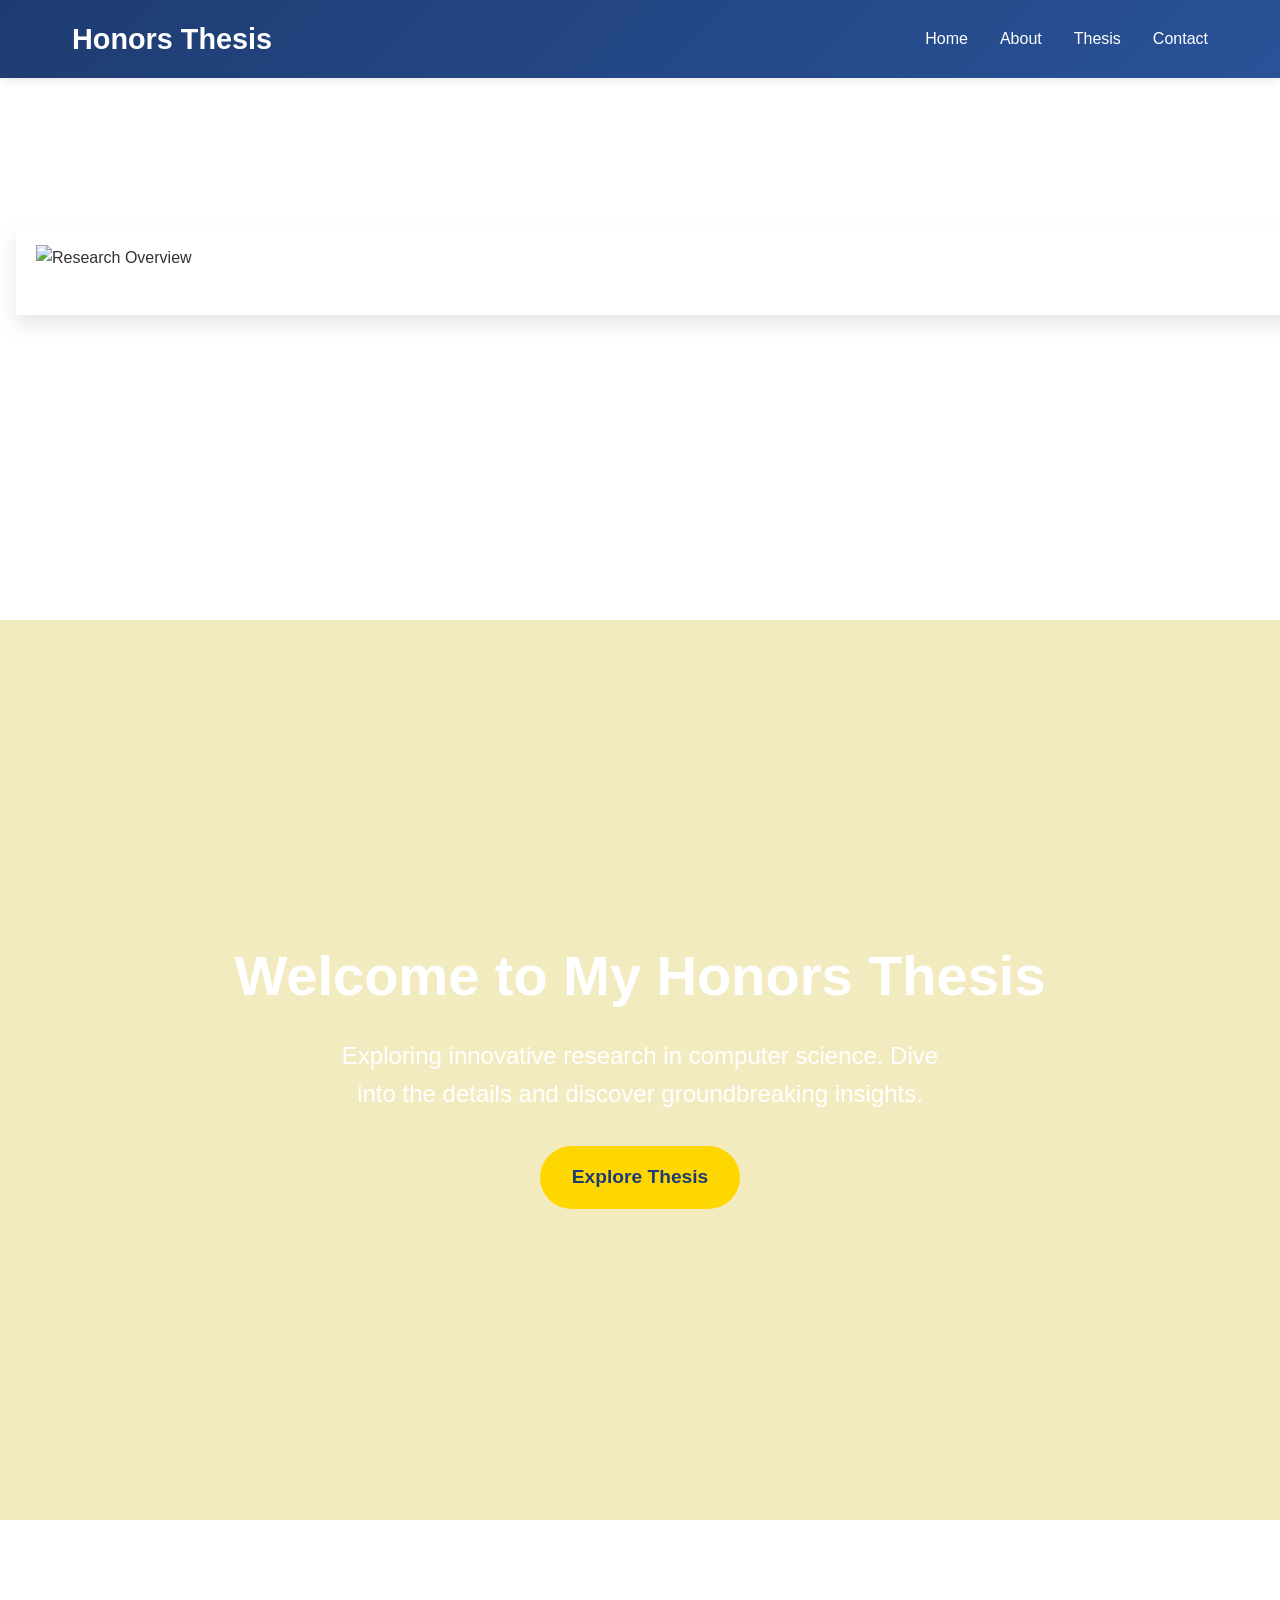
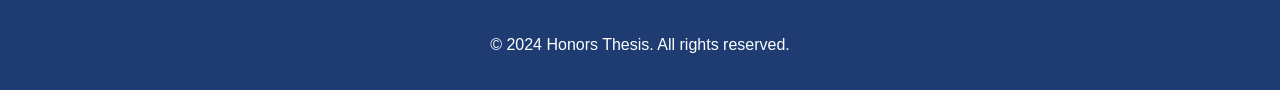
==== home.html @ b994e6b9 "home page" ====
<!DOCTYPE html>
<html lang="en">
<head>
  <meta charset="UTF-8">
  <meta name="viewport" content="width=device-width, initial-scale=1.0">
  <title>Honors Thesis - Landing Page</title>
  <link rel="stylesheet" href="home.css">
</head>
<body>
  <header>
    <nav>
      <div class="logo">Honors Thesis</div>
      <ul>
        <li><a href="#home">Home</a></li>
        <li><a href="#about">About</a></li>
        <li><a href="#thesis">Thesis</a></li>
        <li><a href="#contact">Contact</a></li>
      </ul>
    </nav>
  </header>
  
  <section class="carousel-section">
    <div class="carousel-container">
      <div class="carousel-slides">
        <div class="carousel-slide active">
          <img src="https://images.unsplash.com/photo-1522202176988-66273c2fd55f?ixlib=rb-4.0.3&auto=format&fit=crop&w=2000&q=80" alt="Research Overview" class="slide-image">
        </div>
        <div class="carousel-slide">
          <img src="https://images.unsplash.com/photo-1551288049-b1b463de7202?ixlib=rb-4.0.3&auto=format&fit=crop&w=2000&q=80" alt="Data Analysis" class="slide-image">
        </div>
        <div class="carousel-slide">
          <img src="https://images.unsplash.com/photo-1576091160399-1b6b66caa5a8?ixlib=rb-4.0.3&auto=format&fit=crop&w=2000&q=80" alt="Key Findings" class="slide-image">
        </div>
        <div class="carousel-slide">
          <img src="https://images.unsplash.com/photo-1559757148-5c350d0d3c56?ixlib=rb-4.0.3&auto=format&fit=crop&w=2000&q=80" alt="Applications" class="slide-image">
        </div>
        <div class="carousel-slide">
          <img src="https://images.unsplash.com/photo-1516321310764-9f3c9619b6ab?ixlib=rb-4.0.3&auto=format&fit=crop&w=2000&q=80" alt="Conclusion" class="slide-image">
        </div>
      </div>
      <div class="carousel-dots">
        <span class="dot active" data-slide="0"></span>
        <span class="dot" data-slide="1"></span>
        <span class="dot" data-slide="2"></span>
        <span class="dot" data-slide="3"></span>
        <span class="dot" data-slide="4"></span>
      </div>
    </div>
  </section>

  <section class="hero">
    <h1>Welcome to My Honors Thesis</h1>
    <p>Exploring innovative research in computer science. Dive into the details and discover groundbreaking insights.</p>
    <a href="#thesis" class="cta-button">Explore Thesis</a>
  </section>



  <footer>
    <p>&copy; 2024 Honors Thesis. All rights reserved.</p>
  </footer>
</body>
</html>
---- home.css ----
/* Landing Page Header Styles - Responsive, Modern Academic Theme */

* {
  margin: 0;
  padding: 0;
  box-sizing: border-box;
}

body {
  font-family: 'Arial', sans-serif;
  line-height: 1.6;
  color: #333;
}

header {
  background: linear-gradient(135deg, #1e3c72 0%, #2a5298 100%);
  color: white;
  padding: 1rem 0;
  position: fixed;
  width: 100%;
  top: 0;
  z-index: 1000;
  box-shadow: 0 2px 10px rgba(0,0,0,0.1);
}

nav {
  max-width: 1200px;
  margin: 0 auto;
  display: flex;
  justify-content: space-between;
  align-items: center;
  padding: 0 2rem;
}

.logo {
  font-size: 1.8rem;
  font-weight: bold;
}

nav ul {
  display: flex;
  list-style: none;
}

nav ul li {
  margin-left: 2rem;
}

nav ul li a {
  color: white;
  text-decoration: none;
  font-weight: 500;
  transition: color 0.3s;
}

nav ul li a:hover {
  color: #ffd700;
}

.hero {
  background:#f2ebc0;
  height: 100vh;
  display: flex;
  flex-direction: column;
  justify-content: center;
  align-items: center;
  text-align: center;
  color: white;
  padding: 0 2rem;
  margin-top: 80px; /* Account for fixed header */
}

.hero h1 {
  font-size: 3.5rem;
  margin-bottom: 1rem;
  animation: fadeInUp 1s ease-out;
}

.hero p {
  font-size: 1.5rem;
  margin-bottom: 2rem;
  max-width: 600px;
  animation: fadeInUp 1s ease-out 0.2s both;
}

.cta-button {
  background: #ffd700;
  color: #1e3c72;
  padding: 1rem 2rem;
  font-size: 1.2rem;
  font-weight: bold;
  border: none;
  border-radius: 50px;
  cursor: pointer;
  transition: transform 0.3s, box-shadow 0.3s;
  text-decoration: none;
  display: inline-block;
  animation: fadeInUp 1s ease-out 0.4s both;
}

.cta-button:hover {
  transform: translateY(-3px);
  box-shadow: 0 10px 20px rgba(255,215,0,0.3);
}

/* Carousel Styles */
.carousel-section {
  min-height: 60vh;
  display: flex;
  align-items: center;
  justify-content: center;
  padding: 4rem 0;
  margin: 0 -2rem;
}

.carousel-container {
  width: 100vw;
  height: 90px;
  position: relative;
  margin-left: calc(-50vw + 50%);
  border-radius: 0;
  overflow: hidden;
  justify-content: space-evenly;
  box-shadow: 0 10px 20px rgba(0,0,0,0.1);
}

.carousel-slides {
  display: flex;
  height: 100%;
  transition: transform 0.5s ease-in-out;
  animation: slideAnimation 20s infinite linear;
  width: calc(500% + 80px); /* 5 slides + spaces */
  padding: 20px 0;
  box-sizing: border-box;
}

.carousel-slide {
  flex: 0 0 calc(20% - 40px);
  height: 100%;
  background-size: cover;
  background-position: center;
  position: relative;
  display: flex;
  align-items: center;
  justify-content: center;
  margin: 0 20px;
}



.slide-image {
  width: 100%;
  height: 100%;
  object-fit: cover;
}



/* Keyframes */
@keyframes slideAnimation {
  0% {
    transform: translateX(0);
  }
  100% {
    transform: translateX(-80%);
  }
}

/* Responsive */
@media (max-width: 768px) {
  .carousel-container {
    height: 90px;
  }
  
  .slide-content h2 {
    font-size: 2rem;
  }
  
  .slide-content p {
    font-size: 1rem;
  }
}

@media (max-width: 480px) {
  .carousel-section {
    padding: 2rem 1rem;
  }
  
  .carousel-container {
    height: 90px;
  }
}


footer {
  background: #1e3c72;
  color: white;
  text-align: center;
  padding: 2rem;
  margin-top: 5rem;
}

/* Animations */
@keyframes fadeInUp {
  from {
    opacity: 0;
    transform: translateY(30px);
  }
  to {
    opacity: 1;
    transform: translateY(0);
  }
}

/* Mobile Responsive */
@media (max-width: 768px) {
  nav {
    flex-direction: column;
    padding: 1rem;
  }

  nav ul {
    margin-top: 1rem;
  }

  nav ul li {
    margin: 0 1rem;
  }

  .hero h1 {
    font-size: 2.5rem;
  }

  .hero p {
    font-size: 1.2rem;
  }
}

@media (max-width: 480px) {
  .hero h1 {
    font-size: 2rem;
  }
}
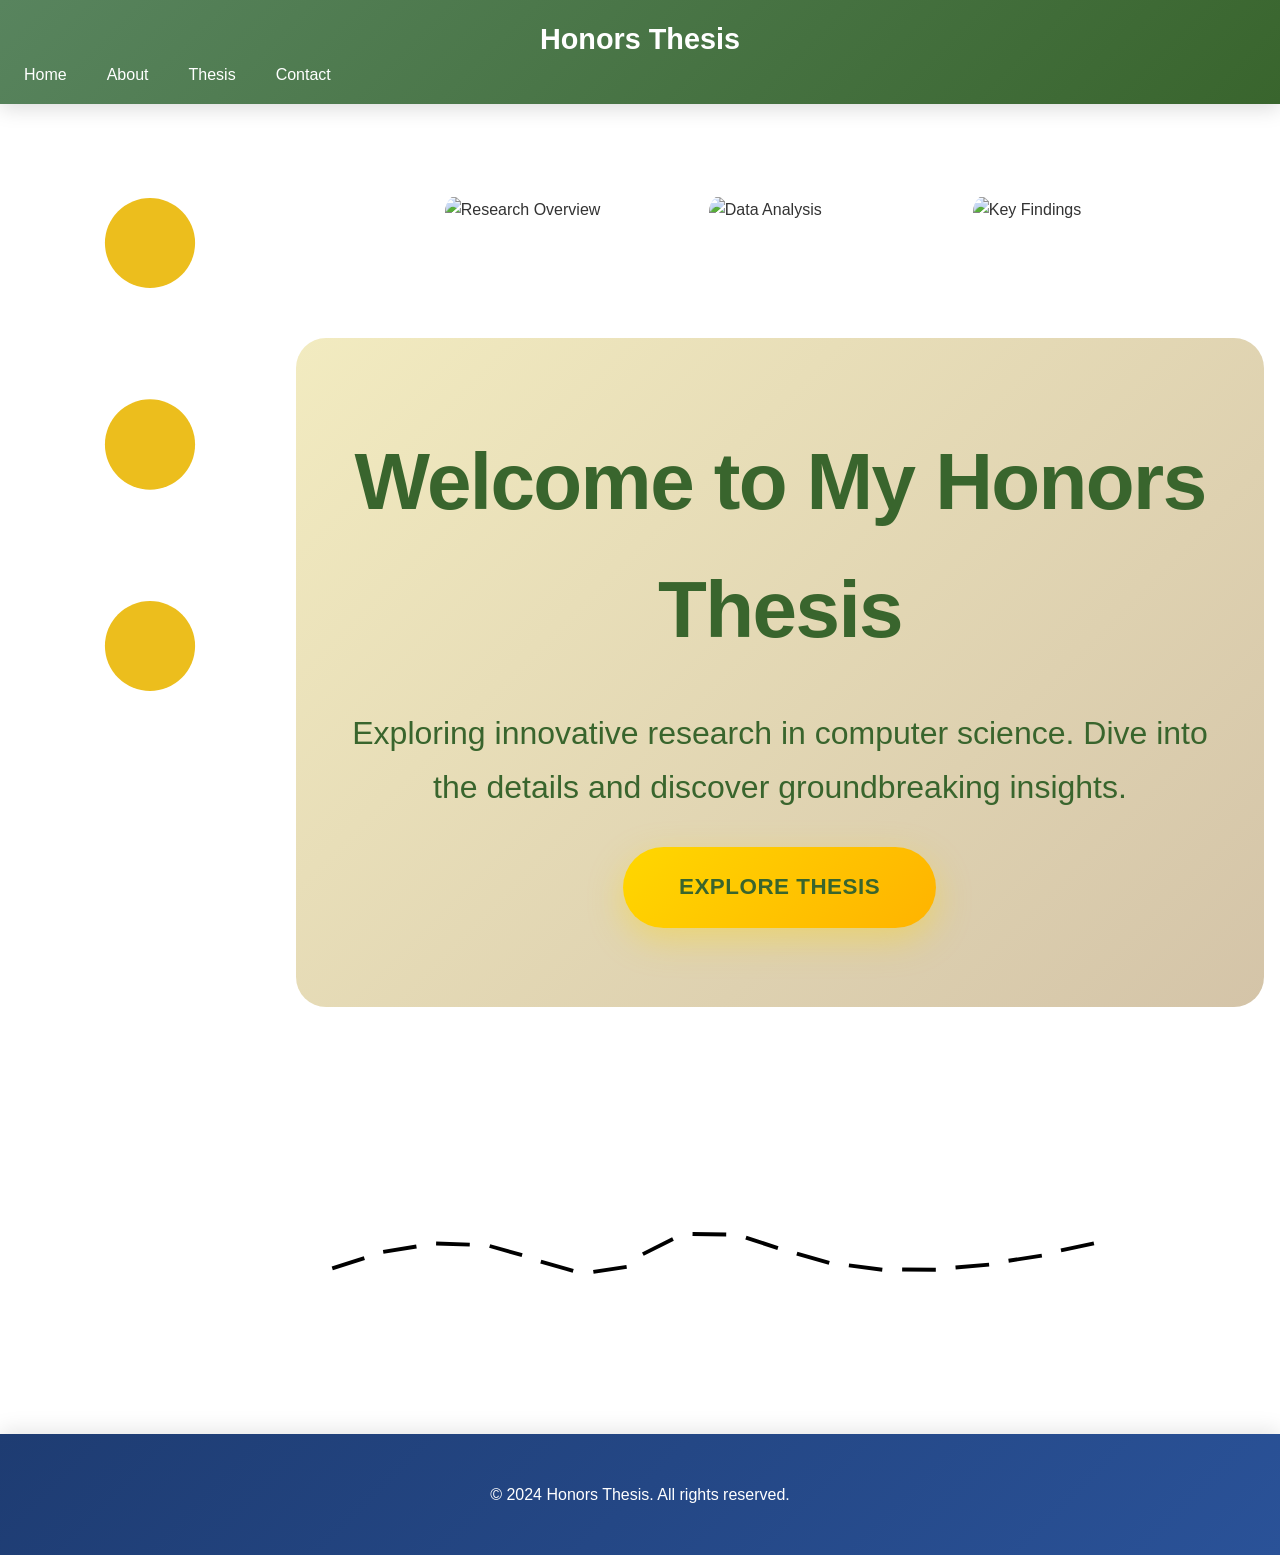
==== commit 8135d226: ";ayout" ====
--- a/home.html
+++ b/home.html
@@ -3,13 +3,19 @@
 <head>
   <meta charset="UTF-8">
   <meta name="viewport" content="width=device-width, initial-scale=1.0">
-  <title>Honors Thesis - Landing Page</title>
+  <title>Honors Thesis - Landing Page with Sidebar & Mobile Menu</title>
   <link rel="stylesheet" href="home.css">
 </head>
 <body>
   <header>
-    <nav>
-      <div class="logo">Honors Thesis</div>
+    <input type="checkbox" id="mobile-menu-toggle" class="menu-toggle">
+    <label for="mobile-menu-toggle" class="hamburger">
+      <span></span>
+      <span></span>
+      <span></span>
+    </label>
+    <div class="logo">Honors Thesis</div>
+    <nav class="main-nav">
       <ul>
         <li><a href="#home">Home</a></li>
         <li><a href="#about">About</a></li>
@@ -18,46 +24,54 @@
       </ul>
     </nav>
   </header>
-  
-  <section class="carousel-section">
-    <div class="carousel-container">
-      <div class="carousel-slides">
-        <div class="carousel-slide active">
-          <img src="https://images.unsplash.com/photo-1522202176988-66273c2fd55f?ixlib=rb-4.0.3&auto=format&fit=crop&w=2000&q=80" alt="Research Overview" class="slide-image">
+
+  <main class="page-container">
+
+    <aside class="left-sidebar">
+<div class="left-sidebar-grid">
+  <img src="circle.svg" alt="Thesis Navigation Circle">
+  <img src="circle.svg" alt="Thesis Navigation Circle">
+  <img src="circle.svg" alt="Thesis Navigation Circle">
+</div>    
+    </aside>
+<div class="main-area">
+      <section class="carousel-section">
+        <div class="carousel-container">
+          <div class="carousel-slides">
+            <div class="carousel-slide active">
+              <img src="https://64.media.tumblr.com/526613e4adc08c4ae47c70db808ba3bd/tumblr_inline_p7g3ftTf2H1qid2nw_250.gifv" alt="Research Overview">
+            </div>
+            <div class="carousel-slide">
+              <img src="https://64.media.tumblr.com/526613e4adc08c4ae47c70db808ba3bd/tumblr_inline_p7g3ftTf2H1qid2nw_250.gifv" alt="Data Analysis">
+            </div>
+            <div class="carousel-slide">
+              <img src="https://64.media.tumblr.com/526613e4adc08c4ae47c70db808ba3bd/tumblr_inline_p7g3ftTf2H1qid2nw_250.gifv" alt="Key Findings">
+            </div>
+            <div class="carousel-slide">
+              <img src="https://64.media.tumblr.com/526613e4adc08c4ae47c70db808ba3bd/tumblr_inline_p7g3ftTf2H1qid2nw_250.gifv" alt="Applications">
+            </div>
+            <div class="carousel-slide">
+              <img src="https://64.media.tumblr.com/526613e4adc08c4ae47c70db808ba3bd/tumblr_inline_p7g3ftTf2H1qid2nw_250.gifv" alt="Conclusion">
+            </div>
+          </div>
         </div>
-        <div class="carousel-slide">
-          <img src="https://images.unsplash.com/photo-1551288049-b1b463de7202?ixlib=rb-4.0.3&auto=format&fit=crop&w=2000&q=80" alt="Data Analysis" class="slide-image">
-        </div>
-        <div class="carousel-slide">
-          <img src="https://images.unsplash.com/photo-1576091160399-1b6b66caa5a8?ixlib=rb-4.0.3&auto=format&fit=crop&w=2000&q=80" alt="Key Findings" class="slide-image">
-        </div>
-        <div class="carousel-slide">
-          <img src="https://images.unsplash.com/photo-1559757148-5c350d0d3c56?ixlib=rb-4.0.3&auto=format&fit=crop&w=2000&q=80" alt="Applications" class="slide-image">
-        </div>
-        <div class="carousel-slide">
-          <img src="https://images.unsplash.com/photo-1516321310764-9f3c9619b6ab?ixlib=rb-4.0.3&auto=format&fit=crop&w=2000&q=80" alt="Conclusion" class="slide-image">
-        </div>
-      </div>
-      <div class="carousel-dots">
-        <span class="dot active" data-slide="0"></span>
-        <span class="dot" data-slide="1"></span>
-        <span class="dot" data-slide="2"></span>
-        <span class="dot" data-slide="3"></span>
-        <span class="dot" data-slide="4"></span>
-      </div>
+      </section>
+
+      <section class="hero">
+        <h1>Welcome to My Honors Thesis</h1>
+        <p>Exploring innovative research in computer science. Dive into the details and discover groundbreaking insights.</p>
+        <a href="#thesis" class="cta-button">Explore Thesis</a>
+
+      </section>
+                      <img src="crosslines.svg" alt="Thesis Navigation Circle">
+
     </div>
-  </section>
 
-  <section class="hero">
-    <h1>Welcome to My Honors Thesis</h1>
-    <p>Exploring innovative research in computer science. Dive into the details and discover groundbreaking insights.</p>
-    <a href="#thesis" class="cta-button">Explore Thesis</a>
-  </section>
-
-
+  </main>
 
   <footer>
     <p>&copy; 2024 Honors Thesis. All rights reserved.</p>
   </footer>
 </body>
 </html>
+
--- a/home.css
+++ b/home.css
@@ -1,4 +1,4 @@
-/* Landing Page Header Styles - Responsive, Modern Academic Theme */
+/* Landing Page - Flexbox with Enhanced Mobile Hamburger Menu */
 
 * {
   margin: 0;
@@ -6,238 +6,499 @@
   box-sizing: border-box;
 }
 
+img {
+  max-width: 100%;
+  height: auto;
+}
+
 body {
   font-family: 'Arial', sans-serif;
   line-height: 1.6;
   color: #333;
+  display: flex;
+  flex-direction: column;
+  min-height: 100vh;
+  overflow-x: hidden;
 }
 
 header {
-  background: linear-gradient(135deg, #1e3c72 0%, #2a5298 100%);
+  background: linear-gradient(135deg, #58845e 0%, #39652d 100%);
   color: white;
   padding: 1rem 0;
   position: fixed;
   width: 100%;
   top: 0;
   z-index: 1000;
-  box-shadow: 0 2px 10px rgba(0,0,0,0.1);
+  box-shadow: 0 4px 20px rgba(0,0,0,0.15);
+  flex-shrink: 0;
 }
 
 nav {
-  max-width: 1200px;
+  max-width: 1400px;
   margin: 0 auto;
   display: flex;
-  justify-content: space-between;
-  align-items: center;
-  padding: 0 2rem;
-}
-
+  align-items: center;
+  padding: 0 clamp(1rem, 4vw, 1.5rem);
+  gap: 1rem;
+  position: relative;
+}
+
+/* Logo */
 .logo {
   font-size: 1.8rem;
   font-weight: bold;
-}
-
-nav ul {
+  flex: 1;
+  text-align: center;
+}
+
+/* Hamburger Menu - 3 Horizontal Lines */
+.menu-toggle {
+  display: none;
+}
+
+.hamburger {
+  display: flex;
+  flex-direction: column;
+  justify-content: center;
+  align-items: center;
+  width: 30px;
+  height: 30px;
+  cursor: pointer;
+  padding: 0.5rem;
+  gap: 4px;
+  z-index: 1001;
+  border-radius: 4px;
+  transition: all 0.3s ease;
+}
+
+.hamburger:hover {
+  background: rgba(255,255,255,0.1);
+}
+
+.hamburger span {
+  width: 24px;
+  height: 3px;
+  background: white;
+  border-radius: 3px;
+  transition: all 0.4s cubic-bezier(0.4, 0, 0.2, 1);
+  box-shadow: 0 1px 3px rgba(0,0,0,0.3);
+}
+
+.hamburger span:nth-child(1) {
+  transform: translateY(-6px);
+}
+
+.hamburger span:nth-child(3) {
+  transform: translateY(6px);
+}
+
+/* Desktop Nav */
+.main-nav {
+  display: flex;
+}
+
+.main-nav ul {
   display: flex;
   list-style: none;
-}
-
-nav ul li {
-  margin-left: 2rem;
-}
-
-nav ul li a {
+  gap: 2.5rem;
+  margin: 0;
+}
+
+.main-nav li a {
   color: white;
   text-decoration: none;
   font-weight: 500;
-  transition: color 0.3s;
-}
-
-nav ul li a:hover {
+  font-size: 1rem;
+  transition: all 0.3s ease;
+  position: relative;
+}
+
+.main-nav li a:hover {
   color: #ffd700;
-}
+  transform: translateY(-1px);
+}
+
+/* Page Layout */
+.page-container {
+  display: flex;
+  flex: 1;
+  margin-top: 80px;
+  max-width: 100%;
+  margin-left: auto;
+  margin-right: auto;
+  gap: 0;
+  padding: 0 1rem;
+  flex-direction: row;
+}
+
+.left-sidebar {
+  flex: 0 0 auto;
+  max-width: 30%;
+  padding: 2.5rem 1.5rem;
+  border-radius: 0 25px 25px 0;
+  height: fit-content;
+  position: sticky;
+  top: 110px;
+  max-height: calc(100vh - 110px);
+  backdrop-filter: blur(10px);
+}
+
+.left-sidebar-grid {
+  display: grid;
+  grid-template-columns: repeat(auto-fit, minmax(150px, 1fr));
+  gap: 1rem;
+  margin-top: 1rem;
+}
+
+.left-sidebar-grid img {
+  width: 100%;
+  height: auto;
+  max-width: 200px;
+  max-height: 200px;
+  border-radius: 50%;
+}
+
+.left-sidebar h3 {
+  color: #39652d;
+  margin-bottom: 1.5rem;
+  font-size: 1.4rem;
+  font-weight: 600;
+}
+
+
+
+.left-sidebar a {
+  color: #555;
+  text-decoration: none;
+  display: flex;
+  align-items: center;
+  padding: 1rem 0.5rem 1rem 1rem;
+  border-radius: 8px;
+  transition: all 0.3s cubic-bezier(0.4, 0, 0.2, 1);
+  font-weight: 500;
+}
+
+.left-sidebar a:hover {
+  background: rgba(57, 101, 45, 0.1);
+  color: #39652d;
+  transform: translateX(5px);
+  box-shadow: 0 4px 12px rgba(57, 101, 45, 0.15);
+}
+
+.main-area {
+  flex: 1;
+  display: flex;
+  flex-direction: column;
+  padding-left: 2rem;
+  min-height: 100vh;
+  width: 70%;
+}
+
+/* Carousel & Hero - unchanged core styles, minor tweaks */
+.carousel-section {
+  display: flex;
+  align-items: center;
+  justify-content: center;
+  padding: 5rem 0 3rem;
+}
+
+.carousel-container {
+  width: 100%;
+  max-width: 1000px;
+  aspect-ratio: 8 / 1;
+  min-height: 130px;
+  position: relative;
+  display: flex;
+  flex-direction: column;
+  align-items: center;
+  padding: 2rem;
+  border-radius: 25px;
+  overflow: hidden;
+  gap: 1.5rem;
+}
+
+.carousel-slides {
+  display: flex;
+  height: 100%;
+  gap: 1.5rem;
+  padding: 0 1.5rem;
+  flex-wrap: nowrap;
+  overflow: hidden;
+  animation: slideAnimation 28s infinite linear;
+}
+
+.carousel-slide {
+  flex: 0 0 240px;
+  height: 100%;
+  display: flex;
+  flex-direction: column;
+  align-items: center;
+  justify-content: center;
+  border-radius: 20px;
+  overflow: hidden;
+  transition: transform 0.3s ease;
+}
+
+.carousel-slide:hover {
+  transform: scale(1.02);
+}
+
+.carousel-slide img {
+  width: 100%;
+  height: 85%;
+  object-fit: cover;
+}
+
+
 
 .hero {
-  background:#f2ebc0;
-  height: 100vh;
+  flex: 1;
+  background: linear-gradient(135deg, #f2ebc0 0%, #d4c4a8 100%);
   display: flex;
   flex-direction: column;
   justify-content: center;
   align-items: center;
   text-align: center;
+  color: #39652d;
+  padding: 5rem 3rem;
+  gap: 2rem;
+  border-radius: 30px;
+  margin: 0 0 4rem;
+}
+
+.hero h1 {
+  font-size: clamp(2.8rem, 7vw, 5rem);
+  margin: 0;
+  font-weight: 700;
+  letter-spacing: -0.02em;
+  animation: fadeInUp 1.2s cubic-bezier(0.4, 0, 0.2, 1);
+}
+
+.hero p {
+  font-size: clamp(1.3rem, 4vw, 2rem);
+  max-width: 900px;
+  margin: 0;
+  opacity: 0.95;
+  animation: fadeInUp 1.2s cubic-bezier(0.4, 0, 0.2, 1) 0.2s both;
+  line-height: 1.7;
+}
+
+.cta-button {
+  background: linear-gradient(135deg, #ffd700 0%, #ffb300 100%);
+  color: #39652d !important;
+  padding: 1.4rem 3.5rem;
+  font-size: 1.4rem;
+  font-weight: 700;
+  border: none;
+  border-radius: 60px;
+  cursor: pointer;
+  transition: all 0.4s cubic-bezier(0.4, 0, 0.2, 1);
+  text-decoration: none;
+  display: inline-flex;
+  align-items: center;
+  justify-content: center;
+  animation: fadeInUp 1.2s cubic-bezier(0.4, 0, 0.2, 1) 0.4s both;
+  box-shadow: 0 12px 35px rgba(255,215,0,0.35);
+  text-transform: uppercase;
+  letter-spacing: 0.5px;
+}
+
+.cta-button:hover {
+  transform: translateY(-8px) scale(1.05);
+  box-shadow: 0 30px 60px rgba(255,215,0,0.45);
+}
+
+/* Footer */
+footer {
+  background: linear-gradient(135deg, #1e3c72 0%, #2a5298 100%);
   color: white;
-  padding: 0 2rem;
-  margin-top: 80px; /* Account for fixed header */
-}
-
-.hero h1 {
-  font-size: 3.5rem;
-  margin-bottom: 1rem;
-  animation: fadeInUp 1s ease-out;
-}
-
-.hero p {
-  font-size: 1.5rem;
-  margin-bottom: 2rem;
-  max-width: 600px;
-  animation: fadeInUp 1s ease-out 0.2s both;
-}
-
-.cta-button {
-  background: #ffd700;
-  color: #1e3c72;
-  padding: 1rem 2rem;
-  font-size: 1.2rem;
-  font-weight: bold;
-  border: none;
-  border-radius: 50px;
-  cursor: pointer;
-  transition: transform 0.3s, box-shadow 0.3s;
-  text-decoration: none;
-  display: inline-block;
-  animation: fadeInUp 1s ease-out 0.4s both;
-}
-
-.cta-button:hover {
-  transform: translateY(-3px);
-  box-shadow: 0 10px 20px rgba(255,215,0,0.3);
-}
-
-/* Carousel Styles */
-.carousel-section {
-  min-height: 60vh;
-  display: flex;
-  align-items: center;
+  display: flex;
   justify-content: center;
-  padding: 4rem 0;
-  margin: 0 -2rem;
-}
-
-.carousel-container {
-  width: 100vw;
-  height: 90px;
-  position: relative;
-  margin-left: calc(-50vw + 50%);
-  border-radius: 0;
-  overflow: hidden;
-  justify-content: space-evenly;
-  box-shadow: 0 10px 20px rgba(0,0,0,0.1);
-}
-
-.carousel-slides {
-  display: flex;
-  height: 100%;
-  transition: transform 0.5s ease-in-out;
-  animation: slideAnimation 20s infinite linear;
-  width: calc(500% + 80px); /* 5 slides + spaces */
-  padding: 20px 0;
-  box-sizing: border-box;
-}
-
-.carousel-slide {
-  flex: 0 0 calc(20% - 40px);
-  height: 100%;
-  background-size: cover;
-  background-position: center;
-  position: relative;
-  display: flex;
-  align-items: center;
-  justify-content: center;
-  margin: 0 20px;
-}
-
-
-
-.slide-image {
-  width: 100%;
-  height: 100%;
-  object-fit: cover;
-}
-
-
-
-/* Keyframes */
+  align-items: center;
+  padding: 3rem;
+  flex-shrink: 0;
+  margin-top: auto;
+  box-shadow: 0 -4px 20px rgba(0,0,0,0.1);
+}
+
+/* Animations */
 @keyframes slideAnimation {
-  0% {
+  0% { transform: translateX(0); }
+  100% { transform: translateX(-80%); }
+}
+
+@keyframes fadeInUp {
+  from { 
+    opacity: 0; 
+    transform: translateY(50px) scale(0.95); 
+  }
+  to { 
+    opacity: 1; 
+    transform: translateY(0) scale(1); 
+  }
+}
+
+/* Enhanced Mobile Menu */
+@media (max-width: 768px) {
+  /* Show hamburger */
+  .hamburger {
+    display: flex;
+  }
+  
+  /* Hide desktop nav by default */
+  .main-nav {
+    position: fixed;
+    top: 80px;
+    left: 0;
+    width: 100%;
+    height: calc(100vh - 80px);
+    background: linear-gradient(135deg, rgba(88, 132, 94, 0.98), rgba(57, 101, 45, 0.98));
+    backdrop-filter: blur(20px);
+    display: flex;
+    flex-direction: column;
+    justify-content: center;
+    align-items: center;
+    gap: 0;
+    transform: translateX(-105%);
+    transition: all 0.5s cubic-bezier(0.25, 0.46, 0.45, 0.94);
+    opacity: 0;
+    visibility: hidden;
+    box-shadow: -4px 0 40px rgba(0,0,0,0.3);
+  }
+  
+  .main-nav ul {
+    flex-direction: column;
+    gap: 3rem;
+    padding: 2rem 0;
+  }
+  
+  .main-nav li {
+    opacity: 0;
+    transform: translateX(-30px);
+    animation: slideInNav 0.6s cubic-bezier(0.4, 0, 0.2, 1) forwards;
+  }
+  
+  .main-nav li:nth-child(1) { animation-delay: 0.1s; }
+  .main-nav li:nth-child(2) { animation-delay: 0.2s; }
+  .main-nav li:nth-child(3) { animation-delay: 0.3s; }
+  .main-nav li:nth-child(4) { animation-delay: 0.4s; }
+  
+  /* Menu Open State */
+  #mobile-menu-toggle:checked ~ .main-nav {
     transform: translateX(0);
-  }
-  100% {
-    transform: translateX(-80%);
-  }
-}
-
-/* Responsive */
-@media (max-width: 768px) {
-  .carousel-container {
-    height: 90px;
-  }
-  
-  .slide-content h2 {
-    font-size: 2rem;
-  }
-  
-  .slide-content p {
-    font-size: 1rem;
-  }
-}
-
-@media (max-width: 480px) {
-  .carousel-section {
-    padding: 2rem 1rem;
-  }
-  
-  .carousel-container {
-    height: 90px;
-  }
-}
-
-
-footer {
-  background: #1e3c72;
-  color: white;
-  text-align: center;
-  padding: 2rem;
-  margin-top: 5rem;
-}
-
-/* Animations */
-@keyframes fadeInUp {
-  from {
+    opacity: 1;
+    visibility: visible;
+  }
+  
+  /* Hamburger to X Animation */
+  #mobile-menu-toggle:checked + .hamburger span:nth-child(1) {
+    transform: rotate(45deg) translate(5px, 5px);
+  }
+  
+  #mobile-menu-toggle:checked + .hamburger span:nth-child(2) {
     opacity: 0;
-    transform: translateY(30px);
-  }
+    transform: scaleX(0);
+  }
+  
+  #mobile-menu-toggle:checked + .hamburger span:nth-child(3) {
+    transform: rotate(-45deg) translate(7px, -6px);
+  }
+  
+  /* Responsive layout */
+  .page-container {
+    flex-direction: column;
+    padding: 0 0.75rem;
+  }
+  
+  .left-sidebar {
+    order: 3;
+    position: static;
+    width: 100%;
+    max-height: none;
+    border-radius: 20px;
+    margin: 2rem 0;
+  }
+  
+  .main-area {
+    padding-left: 0;
+    order: 2;
+  }
+  
+  .carousel-slide {
+    flex: 0 0 180px;
+  }
+}
+
+@keyframes slideInNav {
   to {
     opacity: 1;
-    transform: translateY(0);
-  }
-}
-
-/* Mobile Responsive */
-@media (max-width: 768px) {
-  nav {
-    flex-direction: column;
+    transform: translateX(0);
+  }
+}
+
+@media (max-width: 480px) {
+  .logo {
+    font-size: 1.5rem;
+  }
+  
+  .carousel-slide {
+    flex: 0 0 150px;
+  }
+  
+  .carousel-container {
+    height: 130px;
+    padding: 1.5rem;
+  }
+}
+
+/* Tablet: Adjust sidebar and carousel */
+@media (max-width: 1024px) {
+  .left-sidebar {
+    max-width: 250px;
+  }
+  
+  .carousel-container {
+    max-width: 800px;
+    padding: 1.5rem;
+  }
+  
+  .carousel-slide {
+    flex: 0 0 200px;
+  }
+  
+  .main-area {
+    padding-left: 1rem;
+  }
+}
+
+/* Tiny phones */
+@media (max-width: 360px) {
+  .page-container {
+    padding: 0 0.5rem;
+  }
+  
+  .hero {
+    padding: 3rem 1.5rem;
+  }
+  
+  .carousel-container {
+    min-height: 110px;
     padding: 1rem;
   }
-
-  nav ul {
-    margin-top: 1rem;
-  }
-
-  nav ul li {
-    margin: 0 1rem;
-  }
-
-  .hero h1 {
-    font-size: 2.5rem;
-  }
-
-  .hero p {
-    font-size: 1.2rem;
-  }
-}
-
-@media (max-width: 480px) {
-  .hero h1 {
-    font-size: 2rem;
-  }
-}
+  
+  .carousel-slide {
+    flex: 0 0 130px;
+  }
+}
+
+/* Desktop nav always visible */
+@media (min-width: 769px) {
+  .hamburger {
+    display: none !important;
+  }
+  
+  .menu-toggle {
+    display: none !important;
+  }
+}
+
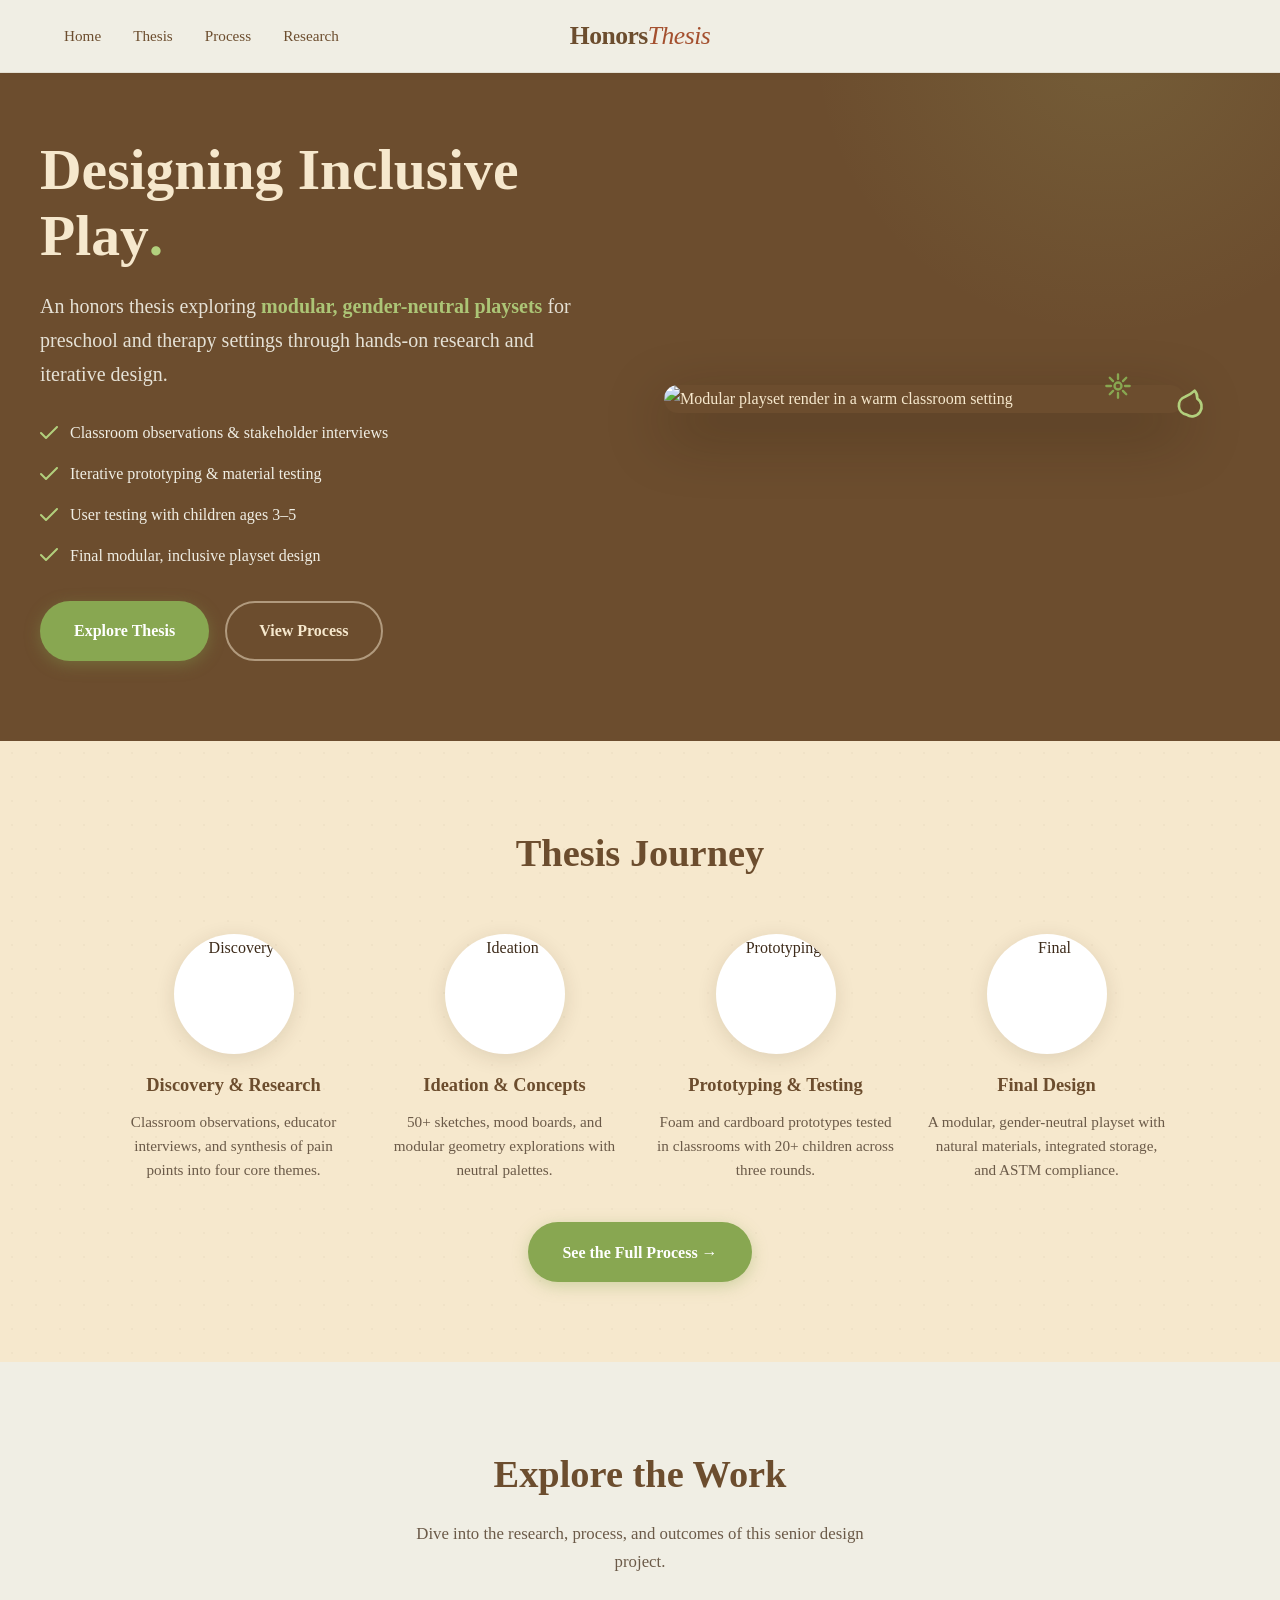
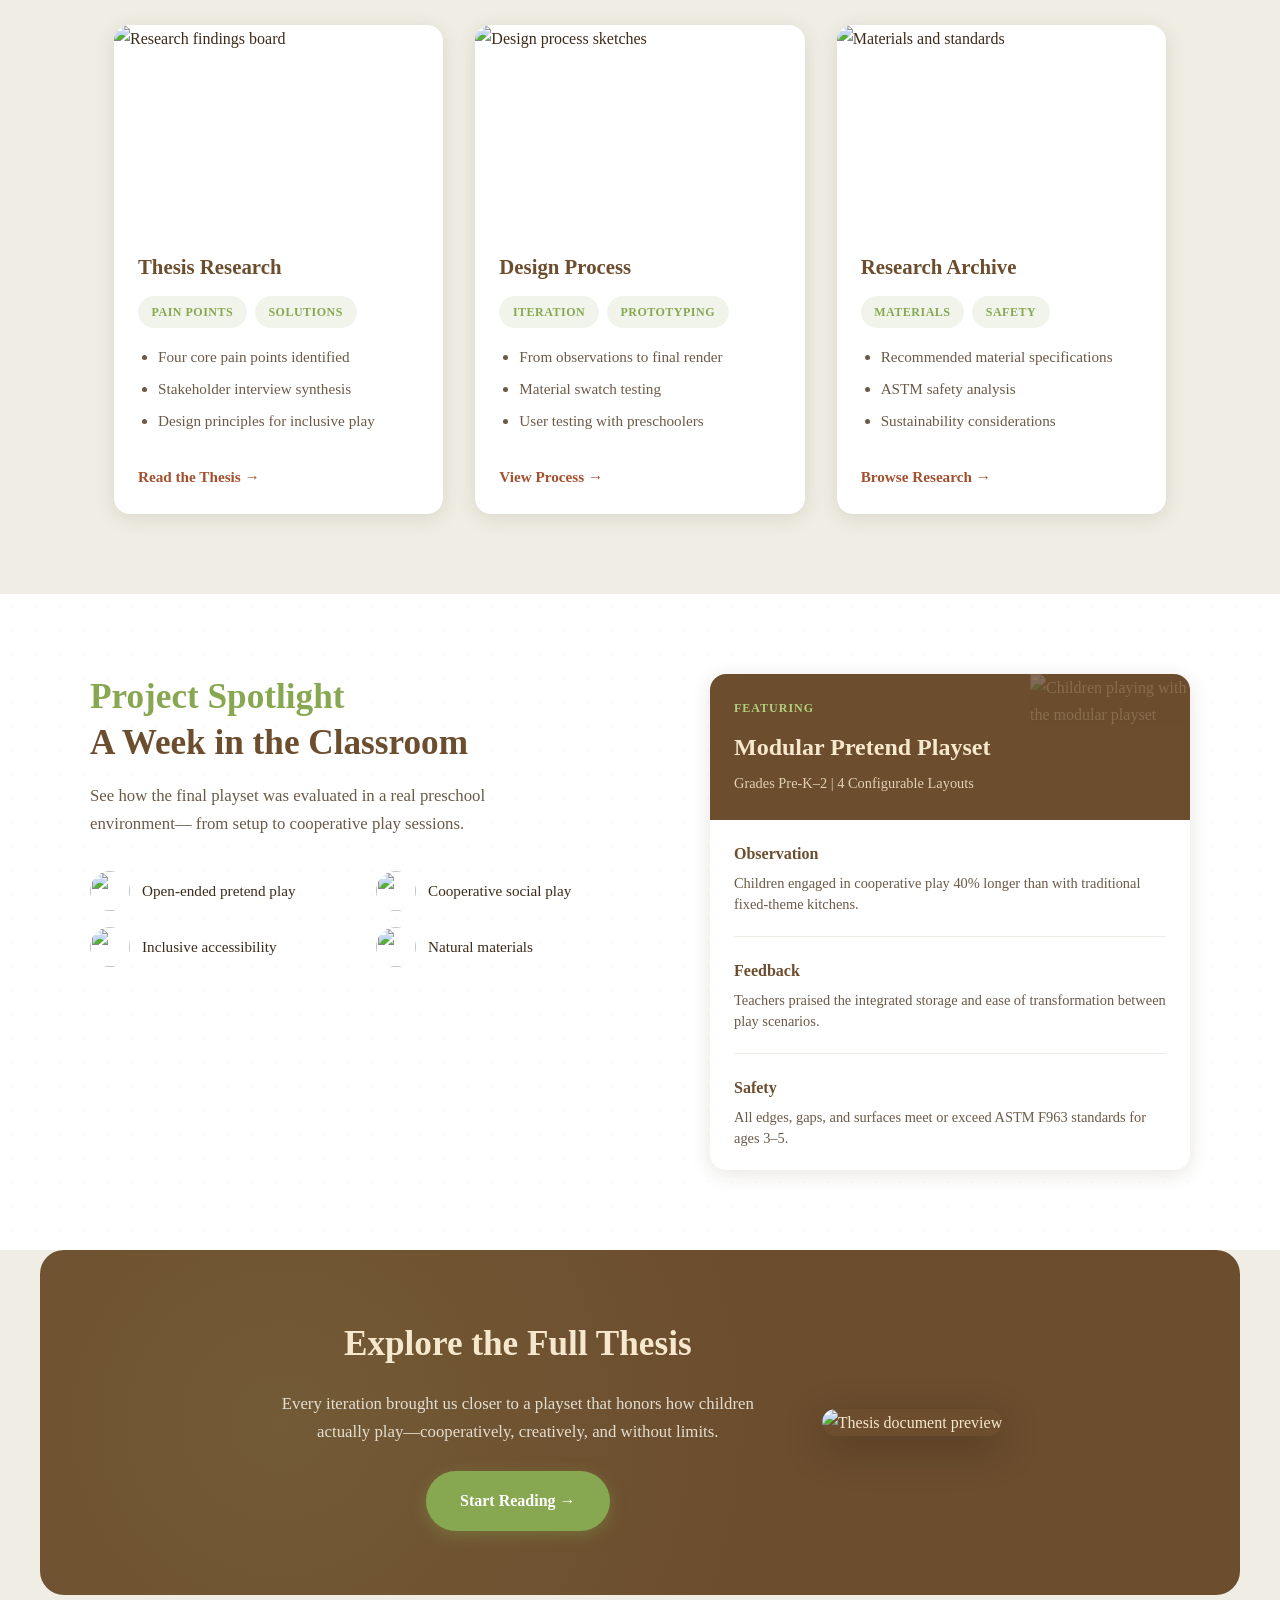
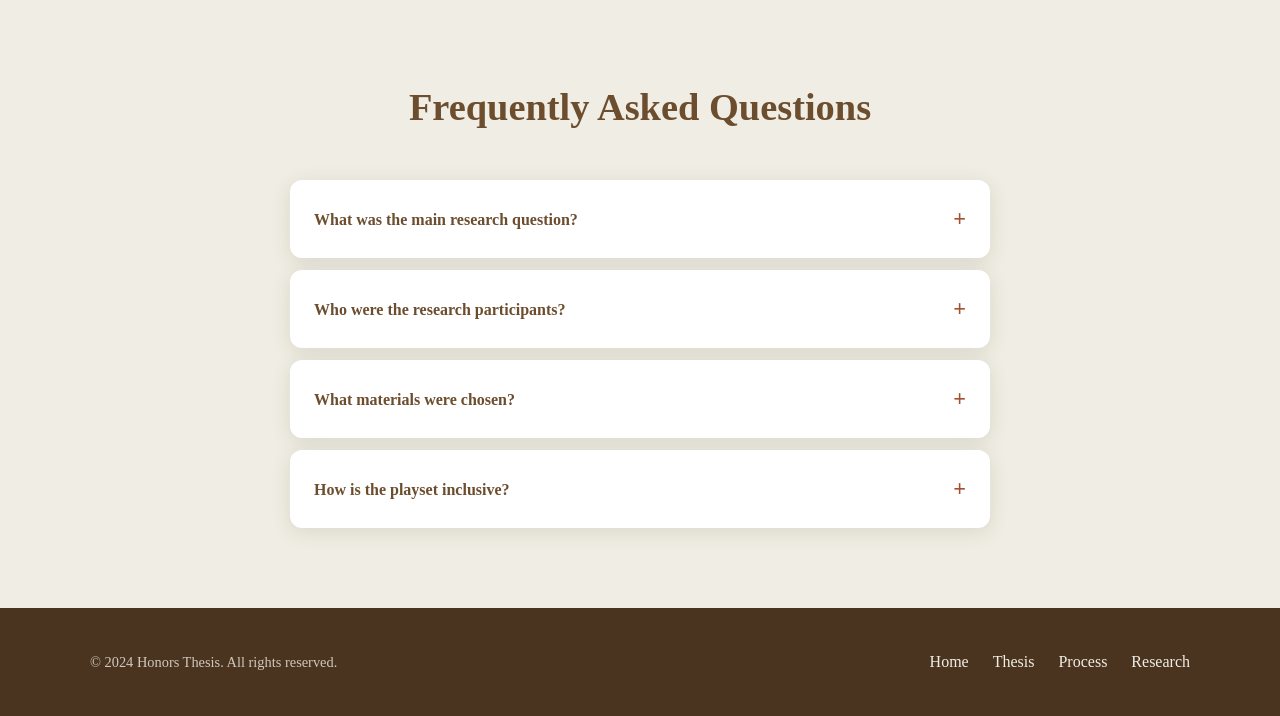
==== commit 1c5f3454: "new info" ====
--- a/home.html
+++ b/home.html
@@ -3,74 +3,262 @@
 <head>
   <meta charset="UTF-8">
   <meta name="viewport" content="width=device-width, initial-scale=1.0">
-  <title>Honors Thesis - Landing Page with Sidebar & Mobile Menu</title>
+  <title>Honors Thesis — Playset Design Research</title>
   <link rel="stylesheet" href="home.css">
 </head>
 <body>
-  <header>
-    <input type="checkbox" id="mobile-menu-toggle" class="menu-toggle">
-    <label for="mobile-menu-toggle" class="hamburger">
-      <span></span>
-      <span></span>
-      <span></span>
-    </label>
-    <div class="logo">Honors Thesis</div>
-    <nav class="main-nav">
-      <ul>
-        <li><a href="#home">Home</a></li>
-        <li><a href="#about">About</a></li>
-        <li><a href="#thesis">Thesis</a></li>
-        <li><a href="#contact">Contact</a></li>
-      </ul>
-    </nav>
+  <header class="site-header">
+    <div class="header-inner">
+      <input type="checkbox" id="mobile-menu-toggle" class="menu-toggle">
+      <label for="mobile-menu-toggle" class="hamburger" aria-label="Open menu">
+        <span></span>
+        <span></span>
+        <span></span>
+      </label>
+      <a href="home.html" class="logo">Honors<span>Thesis</span></a>
+      <nav class="main-nav">
+        <ul>
+          <li><a href="home.html">Home</a></li>
+          <li><a href="thesis.html">Thesis</a></li>
+          <li><a href="process.html">Process</a></li>
+          <li><a href="research.html">Research</a></li>
+        </ul>
+      </nav>
+    </div>
   </header>
 
-  <main class="page-container">
-
-    <aside class="left-sidebar">
-<div class="left-sidebar-grid">
-  <img src="circle.svg" alt="Thesis Navigation Circle">
-  <img src="circle.svg" alt="Thesis Navigation Circle">
-  <img src="circle.svg" alt="Thesis Navigation Circle">
-</div>    
-    </aside>
-<div class="main-area">
-      <section class="carousel-section">
-        <div class="carousel-container">
-          <div class="carousel-slides">
-            <div class="carousel-slide active">
-              <img src="https://64.media.tumblr.com/526613e4adc08c4ae47c70db808ba3bd/tumblr_inline_p7g3ftTf2H1qid2nw_250.gifv" alt="Research Overview">
-            </div>
-            <div class="carousel-slide">
-              <img src="https://64.media.tumblr.com/526613e4adc08c4ae47c70db808ba3bd/tumblr_inline_p7g3ftTf2H1qid2nw_250.gifv" alt="Data Analysis">
-            </div>
-            <div class="carousel-slide">
-              <img src="https://64.media.tumblr.com/526613e4adc08c4ae47c70db808ba3bd/tumblr_inline_p7g3ftTf2H1qid2nw_250.gifv" alt="Key Findings">
-            </div>
-            <div class="carousel-slide">
-              <img src="https://64.media.tumblr.com/526613e4adc08c4ae47c70db808ba3bd/tumblr_inline_p7g3ftTf2H1qid2nw_250.gifv" alt="Applications">
-            </div>
-            <div class="carousel-slide">
-              <img src="https://64.media.tumblr.com/526613e4adc08c4ae47c70db808ba3bd/tumblr_inline_p7g3ftTf2H1qid2nw_250.gifv" alt="Conclusion">
-            </div>
-          </div>
-        </div>
-      </section>
-
-      <section class="hero">
-        <h1>Welcome to My Honors Thesis</h1>
-        <p>Exploring innovative research in computer science. Dive into the details and discover groundbreaking insights.</p>
-        <a href="#thesis" class="cta-button">Explore Thesis</a>
-
-      </section>
-                      <img src="crosslines.svg" alt="Thesis Navigation Circle">
-
+  <main>
+    <!-- Hero -->
+    <section class="hero">
+      <div class="hero-container">
+        <div class="hero-content">
+          <h1>Designing Inclusive Play<span class="dot">.</span></h1>
+          <p class="hero-subtitle">An honors thesis exploring <strong>modular, gender-neutral playsets</strong> for preschool and therapy settings through hands-on research and iterative design.</p>
+          <ul class="hero-list">
+            <li>
+              <svg class="check-icon" width="18" height="14" viewBox="0 0 18 14" fill="none"><path d="M17 1L6 12L1 7" stroke="currentColor" stroke-width="2" stroke-linecap="round" stroke-linejoin="round"/></svg>
+              Classroom observations &amp; stakeholder interviews
+            </li>
+            <li>
+              <svg class="check-icon" width="18" height="14" viewBox="0 0 18 14" fill="none"><path d="M17 1L6 12L1 7" stroke="currentColor" stroke-width="2" stroke-linecap="round" stroke-linejoin="round"/></svg>
+              Iterative prototyping &amp; material testing
+            </li>
+            <li>
+              <svg class="check-icon" width="18" height="14" viewBox="0 0 18 14" fill="none"><path d="M17 1L6 12L1 7" stroke="currentColor" stroke-width="2" stroke-linecap="round" stroke-linejoin="round"/></svg>
+              User testing with children ages 3–5
+            </li>
+            <li>
+              <svg class="check-icon" width="18" height="14" viewBox="0 0 18 14" fill="none"><path d="M17 1L6 12L1 7" stroke="currentColor" stroke-width="2" stroke-linecap="round" stroke-linejoin="round"/></svg>
+              Final modular, inclusive playset design
+            </li>
+          </ul>
+          <div class="hero-cta-group">
+            <a href="thesis.html" class="cta-button cta-primary">Explore Thesis</a>
+            <a href="process.html" class="cta-button cta-secondary">View Process</a>
+          </div>
+        </div>
+        <div class="hero-image-wrapper">
+          <img src="https://placehold.co/600x500/f6e8cd/6c4d2e?text=Playset+Render" alt="Modular playset render in a warm classroom setting">
+          <div class="hero-float-icon icon-leaf">
+            <svg width="32" height="32" viewBox="0 0 24 24" fill="none" stroke="#b2d07d" stroke-width="2" stroke-linecap="round" stroke-linejoin="round"><path d="M11 20A7 7 0 0 1 9.8 6.5C13.5 5 16 3 17 2c1 1 2 3.5 2 6a7 7 0 0 1-8 12Z"/></svg>
+          </div>
+          <div class="hero-float-icon icon-flower">
+            <svg width="28" height="28" viewBox="0 0 24 24" fill="none" stroke="#88a751" stroke-width="2" stroke-linecap="round" stroke-linejoin="round"><circle cx="12" cy="12" r="3"/><path d="M12 2v4M12 18v4M4.93 4.93l2.83 2.83M16.24 16.24l2.83 2.83M2 12h4M18 12h4M4.93 19.07l2.83-2.83M16.24 7.76l2.83-2.83"/></svg>
+          </div>
+        </div>
+      </div>
+    </section>
+
+    <!-- How It Works / Thesis Journey -->
+    <section class="how-it-works">
+      <div class="section-container">
+        <h2>Thesis Journey</h2>
+        <ol class="steps-list">
+          <li class="step-item">
+            <div class="step-image-wrapper">
+              <img src="https://placehold.co/120x120/88a751/ffffff?text=1" alt="Discovery">
+            </div>
+            <div class="step-text">
+              <h4>Discovery &amp; Research</h4>
+              <p>Classroom observations, educator interviews, and synthesis of pain points into four core themes.</p>
+            </div>
+          </li>
+          <li class="step-item">
+            <div class="step-image-wrapper">
+              <img src="https://placehold.co/120x120/a4502f/ffffff?text=2" alt="Ideation">
+            </div>
+            <div class="step-text">
+              <h4>Ideation &amp; Concepts</h4>
+              <p>50+ sketches, mood boards, and modular geometry explorations with neutral palettes.</p>
+            </div>
+          </li>
+          <li class="step-item">
+            <div class="step-image-wrapper">
+              <img src="https://placehold.co/120x120/b2d07d/ffffff?text=3" alt="Prototyping">
+            </div>
+            <div class="step-text">
+              <h4>Prototyping &amp; Testing</h4>
+              <p>Foam and cardboard prototypes tested in classrooms with 20+ children across three rounds.</p>
+            </div>
+          </li>
+          <li class="step-item">
+            <div class="step-image-wrapper">
+              <img src="https://placehold.co/120x120/6c4d2e/ffffff?text=4" alt="Final">
+            </div>
+            <div class="step-text">
+              <h4>Final Design</h4>
+              <p>A modular, gender-neutral playset with natural materials, integrated storage, and ASTM compliance.</p>
+            </div>
+          </li>
+        </ol>
+        <a href="process.html" class="cta-button cta-primary">See the Full Process →</a>
+      </div>
+    </section>
+
+    <!-- Featured Project Cards -->
+    <section class="featured-section">
+      <div class="section-container">
+        <h2>Explore the Work</h2>
+        <p class="section-intro">Dive into the research, process, and outcomes of this senior design project.</p>
+        <div class="featured-grid">
+          <article class="featured-card">
+            <img src="https://placehold.co/600x320/88a751/ffffff?text=Research+Findings" alt="Research findings board">
+            <div class="card-details">
+              <h3>Thesis Research</h3>
+              <div class="card-meta">
+                <span class="tag">Pain Points</span>
+                <span class="tag">Solutions</span>
+              </div>
+              <ul class="card-list">
+                <li>Four core pain points identified</li>
+                <li>Stakeholder interview synthesis</li>
+                <li>Design principles for inclusive play</li>
+              </ul>
+              <a href="thesis.html" class="card-link">Read the Thesis →</a>
+            </div>
+          </article>
+
+          <article class="featured-card">
+            <img src="https://placehold.co/600x320/a4502f/ffffff?text=Design+Process" alt="Design process sketches">
+            <div class="card-details">
+              <h3>Design Process</h3>
+              <div class="card-meta">
+                <span class="tag">Iteration</span>
+                <span class="tag">Prototyping</span>
+              </div>
+              <ul class="card-list">
+                <li>From observations to final render</li>
+                <li>Material swatch testing</li>
+                <li>User testing with preschoolers</li>
+              </ul>
+              <a href="process.html" class="card-link">View Process →</a>
+            </div>
+          </article>
+
+          <article class="featured-card">
+            <img src="https://placehold.co/600x320/b2d07d/ffffff?text=Materials+%26+Standards" alt="Materials and standards">
+            <div class="card-details">
+              <h3>Research Archive</h3>
+              <div class="card-meta">
+                <span class="tag">Materials</span>
+                <span class="tag">Safety</span>
+              </div>
+              <ul class="card-list">
+                <li>Recommended material specifications</li>
+                <li>ASTM safety analysis</li>
+                <li>Sustainability considerations</li>
+              </ul>
+              <a href="research.html" class="card-link">Browse Research →</a>
+            </div>
+          </article>
+        </div>
+      </div>
+    </section>
+
+    <!-- Sample Week / Featured Highlight -->
+    <section class="highlight-section">
+      <div class="highlight-wrapper">
+        <div class="highlight-text">
+          <h2><span class="accent">Project Spotlight</span><br>A Week in the Classroom</h2>
+          <p>See how the final playset was evaluated in a real preschool environment— from setup to cooperative play sessions.</p>
+          <ul class="topic-list">
+            <li><img src="https://placehold.co/48x48/88a751/ffffff?text=🎭" alt="">Open-ended pretend play</li>
+            <li><img src="https://placehold.co/48x48/a4502f/ffffff?text=🤝" alt="">Cooperative social play</li>
+            <li><img src="https://placehold.co/48x48/b2d07d/ffffff?text=♿" alt="">Inclusive accessibility</li>
+            <li><img src="https://placehold.co/48x48/6c4d2e/ffffff?text=🌿" alt="">Natural materials</li>
+          </ul>
+        </div>
+        <div class="highlight-card">
+          <div class="highlight-card-header">
+            <img src="https://placehold.co/400x200/f6e8cd/6c4d2e?text=Classroom+Photo" alt="Children playing with the modular playset">
+            <p class="label">Featuring</p>
+            <h3>Modular Pretend Playset</h3>
+            <p class="sub">Grades Pre-K–2 | 4 Configurable Layouts</p>
+          </div>
+          <div class="highlight-card-body">
+            <div class="toggle-row">
+              <h4>Observation</h4>
+              <p>Children engaged in cooperative play 40% longer than with traditional fixed-theme kitchens.</p>
+            </div>
+            <div class="toggle-row">
+              <h4>Feedback</h4>
+              <p>Teachers praised the integrated storage and ease of transformation between play scenarios.</p>
+            </div>
+            <div class="toggle-row">
+              <h4>Safety</h4>
+              <p>All edges, gaps, and surfaces meet or exceed ASTM F963 standards for ages 3–5.</p>
+            </div>
+          </div>
+        </div>
+      </div>
+    </section>
+
+    <!-- CTA Banner -->
+    <section class="cta-banner">
+      <div class="cta-banner-content">
+        <h2>Explore the Full Thesis</h2>
+        <p>Every iteration brought us closer to a playset that honors how children actually play—cooperatively, creatively, and without limits.</p>
+        <a href="thesis.html" class="cta-button cta-primary">Start Reading →</a>
+      </div>
+      <img src="https://placehold.co/400x300/f0eee4/6c4d2e?text=Thesis+Preview" alt="Thesis document preview">
+    </section>
+
+    <!-- FAQ -->
+    <section class="faq-section">
+      <div class="section-container">
+        <h2>Frequently Asked Questions</h2>
+        <div class="faq-list">
+          <details class="faq-item">
+            <summary>What was the main research question?</summary>
+            <p>This thesis asks how modular, gender-neutral playsets can address the limitations of current pretend-play furniture in preschool and therapy settings.</p>
+          </details>
+          <details class="faq-item">
+            <summary>Who were the research participants?</summary>
+            <p>Observations were conducted at three preschool sites, with interviews from 8 educators, 2 pediatric therapists, and user testing with 20+ children ages 3–5.</p>
+          </details>
+          <details class="faq-item">
+            <summary>What materials were chosen?</summary>
+            <p>Natural birch plywood, canvas, silicone, and nontoxic ABS plastic were selected for durability, sensory feedback, and ASTM F963 compliance.</p>
+          </details>
+          <details class="faq-item">
+            <summary>How is the playset inclusive?</summary>
+            <p>It features wheelchair-accessible reach ranges, gender-neutral colors, varied sensory textures, and open-ended scenarios that avoid prescriptive roles.</p>
+          </details>
+        </div>
+      </div>
+    </section>
+  </main>
+
+  <footer class="site-footer">
+    <div class="footer-inner">
+      <p>&copy; 2024 Honors Thesis. All rights reserved.</p>
+      <div class="footer-links">
+        <a href="home.html">Home</a>
+        <a href="thesis.html">Thesis</a>
+        <a href="process.html">Process</a>
+        <a href="research.html">Research</a>
+      </div>
     </div>
-
-  </main>
-
-  <footer>
-    <p>&copy; 2024 Honors Thesis. All rights reserved.</p>
   </footer>
 </body>
 </html>
--- a/home.css
+++ b/home.css
@@ -1,504 +1,836 @@
-/* Landing Page - Flexbox with Enhanced Mobile Hamburger Menu */
-
+/* Honors Thesis — Cottagecore / Rustic Farm Home Page */
+
+/* ===== CSS Variables ===== */
+:root {
+  --sage: #88a751;
+  --rust: #a4502f;
+  --moss: #b2d07d;
+  --cream: #f6e8cd;
+  --linen: #f0eee4;
+  --wood: #6c4d2e;
+  --wood-dark: #4a3420;
+  --text: #3d2b1a;
+  --text-light: #6b5a48;
+  --white: #ffffff;
+  --shadow-soft: 0 4px 20px rgba(60, 40, 20, 0.12);
+  --shadow-hover: 0 12px 40px rgba(60, 40, 20, 0.18);
+}
+
+/* ===== Reset & Base ===== */
 * {
   margin: 0;
   padding: 0;
   box-sizing: border-box;
 }
 
+html {
+  scroll-behavior: smooth;
+}
+
+body {
+  font-family: 'Georgia', 'Times New Roman', serif;
+  line-height: 1.7;
+  color: var(--text);
+  background: var(--linen);
+  overflow-x: hidden;
+}
+
 img {
   max-width: 100%;
   height: auto;
-}
-
-body {
-  font-family: 'Arial', sans-serif;
-  line-height: 1.6;
-  color: #333;
-  display: flex;
-  flex-direction: column;
-  min-height: 100vh;
-  overflow-x: hidden;
-}
-
-header {
-  background: linear-gradient(135deg, #58845e 0%, #39652d 100%);
-  color: white;
-  padding: 1rem 0;
-  position: fixed;
-  width: 100%;
+  display: block;
+}
+
+a {
+  color: inherit;
+  text-decoration: none;
+}
+
+/* ===== Header ===== */
+.site-header {
+  background: var(--linen);
+  border-bottom: 1px solid rgba(108, 77, 46, 0.1);
+  position: sticky;
   top: 0;
   z-index: 1000;
-  box-shadow: 0 4px 20px rgba(0,0,0,0.15);
-  flex-shrink: 0;
-}
-
-nav {
-  max-width: 1400px;
+  box-shadow: 0 1px 8px rgba(60, 40, 20, 0.06);
+}
+
+.header-inner {
+  max-width: 1200px;
   margin: 0 auto;
-  display: flex;
-  align-items: center;
-  padding: 0 clamp(1rem, 4vw, 1.5rem);
-  gap: 1rem;
-  position: relative;
-}
-
-/* Logo */
+  padding: 0 1.5rem;
+  display: flex;
+  align-items: center;
+  justify-content: space-between;
+  height: 72px;
+  position: relative;
+}
+
 .logo {
-  font-size: 1.8rem;
-  font-weight: bold;
-  flex: 1;
-  text-align: center;
-}
-
-/* Hamburger Menu - 3 Horizontal Lines */
+  font-size: 1.6rem;
+  font-weight: 700;
+  color: var(--wood);
+  letter-spacing: -0.5px;
+  font-family: Georgia, serif;
+  position: absolute;
+  left: 50%;
+  transform: translateX(-50%);
+}
+
+.logo span {
+  color: var(--rust);
+  font-weight: 400;
+  font-style: italic;
+}
+
+/* Hamburger */
 .menu-toggle {
   display: none;
 }
 
 .hamburger {
-  display: flex;
+  display: none;
   flex-direction: column;
   justify-content: center;
   align-items: center;
-  width: 30px;
-  height: 30px;
+  width: 36px;
+  height: 36px;
   cursor: pointer;
-  padding: 0.5rem;
-  gap: 4px;
+  gap: 5px;
   z-index: 1001;
-  border-radius: 4px;
-  transition: all 0.3s ease;
+  border-radius: 8px;
+  transition: background 0.3s ease;
 }
 
 .hamburger:hover {
-  background: rgba(255,255,255,0.1);
+  background: rgba(108, 77, 46, 0.06);
 }
 
 .hamburger span {
-  width: 24px;
-  height: 3px;
-  background: white;
-  border-radius: 3px;
+  width: 22px;
+  height: 2.5px;
+  background: var(--wood);
+  border-radius: 2px;
   transition: all 0.4s cubic-bezier(0.4, 0, 0.2, 1);
-  box-shadow: 0 1px 3px rgba(0,0,0,0.3);
-}
-
-.hamburger span:nth-child(1) {
-  transform: translateY(-6px);
-}
-
-.hamburger span:nth-child(3) {
-  transform: translateY(6px);
 }
 
 /* Desktop Nav */
-.main-nav {
-  display: flex;
-}
-
 .main-nav ul {
   display: flex;
   list-style: none;
-  gap: 2.5rem;
+  gap: 2rem;
   margin: 0;
 }
 
 .main-nav li a {
-  color: white;
+  color: var(--wood);
+  font-weight: 500;
+  font-size: 0.95rem;
+  position: relative;
+  padding: 0.25rem 0;
+  transition: color 0.3s ease;
+}
+
+.main-nav li a::after {
+  content: '';
+  position: absolute;
+  bottom: 0;
+  left: 0;
+  width: 0;
+  height: 2px;
+  background: var(--rust);
+  border-radius: 1px;
+  transition: width 0.3s ease;
+}
+
+.main-nav li a:hover {
+  color: var(--rust);
+}
+
+.main-nav li a:hover::after {
+  width: 100%;
+}
+
+/* ===== Hero ===== */
+.hero {
+  background: var(--wood);
+  color: var(--cream);
+  padding: 4rem 1.5rem 5rem;
+  position: relative;
+  overflow: hidden;
+}
+
+.hero::before {
+  content: '';
+  position: absolute;
+  top: -50%;
+  right: -10%;
+  width: 600px;
+  height: 600px;
+  background: radial-gradient(circle, rgba(178, 208, 125, 0.12) 0%, transparent 70%);
+  pointer-events: none;
+}
+
+.hero-container {
+  max-width: 1200px;
+  margin: 0 auto;
+  display: flex;
+  align-items: center;
+  gap: 4rem;
+  position: relative;
+  z-index: 1;
+}
+
+.hero-content {
+  flex: 1;
+  max-width: 560px;
+}
+
+.hero-content h1 {
+  font-size: clamp(2.4rem, 5vw, 3.6rem);
+  line-height: 1.15;
+  font-weight: 700;
+  margin-bottom: 1.25rem;
+  color: var(--cream);
+  font-family: Georgia, serif;
+}
+
+.hero-content h1 .dot {
+  color: var(--moss);
+  display: inline-block;
+  animation: bounce 2s infinite ease-in-out;
+}
+
+@keyframes bounce {
+  0%, 100% { transform: translateY(0); }
+  50% { transform: translateY(-6px); }
+}
+
+.hero-subtitle {
+  font-size: clamp(1.05rem, 2.2vw, 1.25rem);
+  line-height: 1.7;
+  margin-bottom: 1.75rem;
+  opacity: 0.92;
+  color: var(--linen);
+}
+
+.hero-subtitle strong {
+  color: var(--moss);
+  font-weight: 600;
+}
+
+.hero-list {
+  list-style: none;
+  display: flex;
+  flex-direction: column;
+  gap: 0.85rem;
+  margin-bottom: 2rem;
+}
+
+.hero-list li {
+  display: flex;
+  align-items: center;
+  gap: 0.75rem;
+  font-size: 1rem;
+  color: var(--linen);
+}
+
+.check-icon {
+  color: var(--moss);
+  flex-shrink: 0;
+}
+
+.hero-cta-group {
+  display: flex;
+  flex-wrap: wrap;
+  gap: 1rem;
+}
+
+.cta-button {
+  display: inline-flex;
+  align-items: center;
+  justify-content: center;
+  padding: 0.9rem 2rem;
+  border-radius: 50px;
+  font-size: 1rem;
+  font-weight: 700;
+  font-family: inherit;
+  cursor: pointer;
+  transition: all 0.35s cubic-bezier(0.4, 0, 0.2, 1);
+  border: 2px solid transparent;
   text-decoration: none;
-  font-weight: 500;
-  font-size: 1rem;
-  transition: all 0.3s ease;
-  position: relative;
-}
-
-.main-nav li a:hover {
-  color: #ffd700;
-  transform: translateY(-1px);
-}
-
-/* Page Layout */
-.page-container {
-  display: flex;
+}
+
+.cta-primary {
+  background: var(--sage);
+  color: var(--white);
+  box-shadow: 0 4px 16px rgba(136, 167, 81, 0.35);
+}
+
+.cta-primary:hover {
+  background: var(--moss);
+  transform: translateY(-3px);
+  box-shadow: 0 8px 28px rgba(136, 167, 81, 0.45);
+}
+
+.cta-secondary {
+  background: transparent;
+  color: var(--cream);
+  border-color: rgba(246, 232, 205, 0.5);
+}
+
+.cta-secondary:hover {
+  background: rgba(246, 232, 205, 0.1);
+  border-color: var(--cream);
+  transform: translateY(-3px);
+}
+
+/* Hero Image */
+.hero-image-wrapper {
   flex: 1;
-  margin-top: 80px;
-  max-width: 100%;
-  margin-left: auto;
-  margin-right: auto;
-  gap: 0;
-  padding: 0 1rem;
-  flex-direction: row;
-}
-
-.left-sidebar {
-  flex: 0 0 auto;
-  max-width: 30%;
-  padding: 2.5rem 1.5rem;
-  border-radius: 0 25px 25px 0;
-  height: fit-content;
-  position: sticky;
-  top: 110px;
-  max-height: calc(100vh - 110px);
-  backdrop-filter: blur(10px);
-}
-
-.left-sidebar-grid {
+  max-width: 520px;
+  position: relative;
+}
+
+.hero-image-wrapper > img {
+  width: 100%;
+  border-radius: 24px;
+  box-shadow: 0 20px 60px rgba(30, 20, 10, 0.35);
+  transition: transform 0.5s ease;
+}
+
+.hero-image-wrapper:hover > img {
+  transform: scale(1.02);
+}
+
+.hero-float-icon {
+  position: absolute;
+  animation: float 3s ease-in-out infinite;
+}
+
+.icon-leaf {
+  top: 10%;
+  right: -20px;
+  animation-delay: 0s;
+}
+
+.icon-flower {
+  bottom: 15%;
+  right: 10%;
+  animation-delay: 1.5s;
+}
+
+@keyframes float {
+  0%, 100% { transform: translateY(0) rotate(0deg); }
+  50% { transform: translateY(-12px) rotate(5deg); }
+}
+
+/* ===== Section Containers ===== */
+.section-container {
+  max-width: 1100px;
+  margin: 0 auto;
+  padding: 0 1.5rem;
+}
+
+/* ===== How It Works ===== */
+.how-it-works {
+  background: var(--cream);
+  padding: 5rem 0;
+  position: relative;
+}
+
+.how-it-works::before {
+  content: '';
+  position: absolute;
+  inset: 0;
+  background-image: radial-gradient(circle, rgba(108, 77, 46, 0.04) 1px, transparent 1px);
+  background-size: 24px 24px;
+  pointer-events: none;
+}
+
+.how-it-works h2 {
+  text-align: center;
+  font-size: clamp(1.8rem, 4vw, 2.4rem);
+  color: var(--wood);
+  margin-bottom: 3rem;
+  position: relative;
+  z-index: 1;
+}
+
+.steps-list {
   display: grid;
-  grid-template-columns: repeat(auto-fit, minmax(150px, 1fr));
+  grid-template-columns: repeat(auto-fit, minmax(220px, 1fr));
+  gap: 2rem;
+  margin-bottom: 2.5rem;
+  list-style: none;
+  position: relative;
+  z-index: 1;
+}
+
+.step-item {
+  text-align: center;
+  display: flex;
+  flex-direction: column;
+  align-items: center;
   gap: 1rem;
-  margin-top: 1rem;
-}
-
-.left-sidebar-grid img {
+}
+
+.step-image-wrapper {
+  width: 120px;
+  height: 120px;
+  border-radius: 50%;
+  overflow: hidden;
+  background: var(--white);
+  box-shadow: var(--shadow-soft);
+  transition: transform 0.4s ease, box-shadow 0.4s ease;
+}
+
+.step-image-wrapper:hover {
+  transform: translateY(-6px) scale(1.05);
+  box-shadow: var(--shadow-hover);
+}
+
+.step-image-wrapper img {
   width: 100%;
-  height: auto;
-  max-width: 200px;
-  max-height: 200px;
-  border-radius: 50%;
-}
-
-.left-sidebar h3 {
-  color: #39652d;
-  margin-bottom: 1.5rem;
-  font-size: 1.4rem;
+  height: 100%;
+  object-fit: cover;
+}
+
+.step-text h4 {
+  font-size: 1.15rem;
+  color: var(--wood);
+  margin-bottom: 0.5rem;
+}
+
+.step-text p {
+  font-size: 0.95rem;
+  color: var(--text-light);
+  line-height: 1.6;
+}
+
+.how-it-works .cta-button {
+  display: block;
+  width: fit-content;
+  margin: 0 auto;
+  position: relative;
+  z-index: 1;
+}
+
+/* ===== Featured Section ===== */
+.featured-section {
+  background: var(--linen);
+  padding: 5rem 0;
+}
+
+.featured-section h2 {
+  text-align: center;
+  font-size: clamp(1.8rem, 4vw, 2.4rem);
+  color: var(--wood);
+  margin-bottom: 0.75rem;
+}
+
+.section-intro {
+  text-align: center;
+  color: var(--text-light);
+  font-size: 1.05rem;
+  max-width: 500px;
+  margin: 0 auto 3rem;
+}
+
+.featured-grid {
+  display: grid;
+  grid-template-columns: repeat(auto-fit, minmax(300px, 1fr));
+  gap: 2rem;
+}
+
+.featured-card {
+  background: var(--white);
+  border-radius: 16px;
+  overflow: hidden;
+  box-shadow: var(--shadow-soft);
+  transition: transform 0.4s ease, box-shadow 0.4s ease;
+  display: flex;
+  flex-direction: column;
+}
+
+.featured-card:hover {
+  transform: translateY(-8px);
+  box-shadow: var(--shadow-hover);
+}
+
+.featured-card > img {
+  width: 100%;
+  height: 200px;
+  object-fit: cover;
+  transition: transform 0.5s ease;
+}
+
+.featured-card:hover > img {
+  transform: scale(1.04);
+}
+
+.card-details {
+  padding: 1.5rem;
+  display: flex;
+  flex-direction: column;
+  flex: 1;
+}
+
+.card-details h3 {
+  font-size: 1.3rem;
+  color: var(--wood);
+  margin-bottom: 0.75rem;
+}
+
+.card-meta {
+  display: flex;
+  gap: 0.5rem;
+  margin-bottom: 1rem;
+  flex-wrap: wrap;
+}
+
+.tag {
+  background: rgba(136, 167, 81, 0.12);
+  color: var(--sage);
+  font-size: 0.75rem;
   font-weight: 600;
-}
-
-
-
-.left-sidebar a {
-  color: #555;
-  text-decoration: none;
-  display: flex;
-  align-items: center;
-  padding: 1rem 0.5rem 1rem 1rem;
-  border-radius: 8px;
-  transition: all 0.3s cubic-bezier(0.4, 0, 0.2, 1);
-  font-weight: 500;
-}
-
-.left-sidebar a:hover {
-  background: rgba(57, 101, 45, 0.1);
-  color: #39652d;
-  transform: translateX(5px);
-  box-shadow: 0 4px 12px rgba(57, 101, 45, 0.15);
-}
-
-.main-area {
-  flex: 1;
-  display: flex;
-  flex-direction: column;
-  padding-left: 2rem;
-  min-height: 100vh;
-  width: 70%;
-}
-
-/* Carousel & Hero - unchanged core styles, minor tweaks */
-.carousel-section {
-  display: flex;
-  align-items: center;
-  justify-content: center;
-  padding: 5rem 0 3rem;
-}
-
-.carousel-container {
-  width: 100%;
-  max-width: 1000px;
-  aspect-ratio: 8 / 1;
-  min-height: 130px;
-  position: relative;
-  display: flex;
-  flex-direction: column;
-  align-items: center;
-  padding: 2rem;
-  border-radius: 25px;
-  overflow: hidden;
-  gap: 1.5rem;
-}
-
-.carousel-slides {
-  display: flex;
-  height: 100%;
-  gap: 1.5rem;
-  padding: 0 1.5rem;
-  flex-wrap: nowrap;
-  overflow: hidden;
-  animation: slideAnimation 28s infinite linear;
-}
-
-.carousel-slide {
-  flex: 0 0 240px;
-  height: 100%;
-  display: flex;
-  flex-direction: column;
-  align-items: center;
-  justify-content: center;
+  padding: 0.35rem 0.85rem;
   border-radius: 20px;
-  overflow: hidden;
-  transition: transform 0.3s ease;
-}
-
-.carousel-slide:hover {
-  transform: scale(1.02);
-}
-
-.carousel-slide img {
-  width: 100%;
-  height: 85%;
-  object-fit: cover;
-}
-
-
-
-.hero {
-  flex: 1;
-  background: linear-gradient(135deg, #f2ebc0 0%, #d4c4a8 100%);
-  display: flex;
-  flex-direction: column;
-  justify-content: center;
-  align-items: center;
-  text-align: center;
-  color: #39652d;
-  padding: 5rem 3rem;
-  gap: 2rem;
-  border-radius: 30px;
-  margin: 0 0 4rem;
-}
-
-.hero h1 {
-  font-size: clamp(2.8rem, 7vw, 5rem);
-  margin: 0;
-  font-weight: 700;
-  letter-spacing: -0.02em;
-  animation: fadeInUp 1.2s cubic-bezier(0.4, 0, 0.2, 1);
-}
-
-.hero p {
-  font-size: clamp(1.3rem, 4vw, 2rem);
-  max-width: 900px;
-  margin: 0;
-  opacity: 0.95;
-  animation: fadeInUp 1.2s cubic-bezier(0.4, 0, 0.2, 1) 0.2s both;
-  line-height: 1.7;
-}
-
-.cta-button {
-  background: linear-gradient(135deg, #ffd700 0%, #ffb300 100%);
-  color: #39652d !important;
-  padding: 1.4rem 3.5rem;
-  font-size: 1.4rem;
-  font-weight: 700;
-  border: none;
-  border-radius: 60px;
-  cursor: pointer;
-  transition: all 0.4s cubic-bezier(0.4, 0, 0.2, 1);
-  text-decoration: none;
-  display: inline-flex;
-  align-items: center;
-  justify-content: center;
-  animation: fadeInUp 1.2s cubic-bezier(0.4, 0, 0.2, 1) 0.4s both;
-  box-shadow: 0 12px 35px rgba(255,215,0,0.35);
   text-transform: uppercase;
   letter-spacing: 0.5px;
 }
 
-.cta-button:hover {
-  transform: translateY(-8px) scale(1.05);
-  box-shadow: 0 30px 60px rgba(255,215,0,0.45);
-}
-
-/* Footer */
-footer {
-  background: linear-gradient(135deg, #1e3c72 0%, #2a5298 100%);
-  color: white;
-  display: flex;
+.card-list {
+  list-style: disc;
+  padding-left: 1.25rem;
+  margin-bottom: 1.5rem;
+  color: var(--text-light);
+  font-size: 0.95rem;
+  flex: 1;
+}
+
+.card-list li {
+  margin-bottom: 0.4rem;
+}
+
+.card-link {
+  color: var(--rust);
+  font-weight: 700;
+  font-size: 0.95rem;
+  transition: color 0.3s ease;
+  display: inline-flex;
+  align-items: center;
+  gap: 0.25rem;
+}
+
+.card-link:hover {
+  color: var(--wood);
+}
+
+/* ===== Highlight Section ===== */
+.highlight-section {
+  background: var(--white);
+  padding: 5rem 1.5rem;
+  background-image: radial-gradient(circle, rgba(108, 77, 46, 0.03) 1px, transparent 1px);
+  background-size: 24px 24px;
+}
+
+.highlight-wrapper {
+  max-width: 1100px;
+  margin: 0 auto;
+  display: flex;
+  align-items: flex-start;
+  gap: 4rem;
+}
+
+.highlight-text {
+  flex: 1;
+}
+
+.highlight-text h2 {
+  font-size: clamp(1.6rem, 3.5vw, 2.2rem);
+  color: var(--wood);
+  line-height: 1.3;
+  margin-bottom: 1rem;
+}
+
+.highlight-text h2 .accent {
+  color: var(--sage);
+}
+
+.highlight-text > p {
+  color: var(--text-light);
+  font-size: 1.05rem;
+  margin-bottom: 2rem;
+  max-width: 420px;
+}
+
+.topic-list {
+  list-style: none;
+  display: grid;
+  grid-template-columns: repeat(2, 1fr);
+  gap: 1rem;
+}
+
+.topic-list li {
+  display: flex;
+  align-items: center;
+  gap: 0.75rem;
+  font-size: 0.95rem;
+  color: var(--text);
+}
+
+.topic-list img {
+  width: 40px;
+  height: 40px;
+  border-radius: 50%;
+  object-fit: cover;
+}
+
+/* Highlight Card */
+.highlight-card {
+  flex: 1;
+  max-width: 480px;
+  background: var(--white);
+  border-radius: 16px;
+  box-shadow: var(--shadow-soft);
+  overflow: hidden;
+  transition: transform 0.4s ease, box-shadow 0.4s ease;
+}
+
+.highlight-card:hover {
+  transform: translateY(-4px);
+  box-shadow: var(--shadow-hover);
+}
+
+.highlight-card-header {
+  background: var(--wood);
+  color: var(--cream);
+  padding: 1.5rem;
+  position: relative;
+}
+
+.highlight-card-header img {
+  position: absolute;
+  top: 0;
+  right: 0;
+  width: 160px;
+  height: 100%;
+  object-fit: cover;
+  opacity: 0.2;
+  border-radius: 0;
+}
+
+.highlight-card-header .label {
+  color: var(--moss);
+  font-weight: 700;
+  font-size: 0.75rem;
+  text-transform: uppercase;
+  letter-spacing: 1px;
+  margin-bottom: 0.5rem;
+  position: relative;
+  z-index: 1;
+}
+
+.highlight-card-header h3 {
+  font-size: 1.5rem;
+  margin-bottom: 0.25rem;
+  position: relative;
+  z-index: 1;
+}
+
+.highlight-card-header .sub {
+  font-size: 0.9rem;
+  opacity: 0.85;
+  position: relative;
+  z-index: 1;
+}
+
+.highlight-card-body {
+  padding: 0 1.5rem;
+}
+
+.toggle-row {
+  padding: 1.25rem 0;
+  border-bottom: 1px solid rgba(108, 77, 46, 0.1);
+}
+
+.toggle-row:last-child {
+  border-bottom: none;
+}
+
+.toggle-row h4 {
+  font-size: 1rem;
+  color: var(--wood);
+  margin-bottom: 0.35rem;
+}
+
+.toggle-row p {
+  font-size: 0.9rem;
+  color: var(--text-light);
+  line-height: 1.5;
+}
+
+/* ===== CTA Banner ===== */
+.cta-banner {
+  background: var(--wood);
+  color: var(--cream);
+  padding: 4rem 1.5rem;
+  display: flex;
+  align-items: center;
   justify-content: center;
-  align-items: center;
-  padding: 3rem;
+  gap: 4rem;
+  max-width: 1200px;
+  margin: 0 auto;
+  border-radius: 24px;
+  position: relative;
+  overflow: hidden;
+}
+
+.cta-banner::before {
+  content: '';
+  position: absolute;
+  inset: 0;
+  background: radial-gradient(circle at 20% 50%, rgba(178, 208, 125, 0.1) 0%, transparent 50%);
+}
+
+.cta-banner-content {
+  max-width: 480px;
+  text-align: center;
+  position: relative;
+  z-index: 1;
+}
+
+.cta-banner-content h2 {
+  font-size: clamp(1.6rem, 3.5vw, 2.2rem);
+  margin-bottom: 1rem;
+  color: var(--cream);
+}
+
+.cta-banner-content p {
+  font-size: 1.05rem;
+  line-height: 1.7;
+  margin-bottom: 1.5rem;
+  opacity: 0.9;
+  color: var(--linen);
+}
+
+.cta-banner > img {
+  max-width: 320px;
+  border-radius: 16px;
+  box-shadow: 0 12px 40px rgba(30, 20, 10, 0.3);
+  position: relative;
+  z-index: 1;
+  transition: transform 0.5s ease;
+}
+
+.cta-banner:hover > img {
+  transform: scale(1.03) rotate(-1deg);
+}
+
+/* ===== FAQ ===== */
+.faq-section {
+  background: var(--linen);
+  padding: 5rem 0;
+}
+
+.faq-section h2 {
+  text-align: center;
+  font-size: clamp(1.8rem, 4vw, 2.4rem);
+  color: var(--wood);
+  margin-bottom: 2.5rem;
+}
+
+.faq-list {
+  max-width: 700px;
+  margin: 0 auto;
+  display: flex;
+  flex-direction: column;
+  gap: 0.75rem;
+}
+
+.faq-item {
+  background: var(--white);
+  border-radius: 12px;
+  box-shadow: var(--shadow-soft);
+  overflow: hidden;
+  transition: box-shadow 0.3s ease;
+}
+
+.faq-item:hover {
+  box-shadow: var(--shadow-hover);
+}
+
+.faq-item summary {
+  padding: 1.25rem 1.5rem;
+  font-weight: 700;
+  color: var(--wood);
+  cursor: pointer;
+  list-style: none;
+  display: flex;
+  align-items: center;
+  justify-content: space-between;
+  gap: 1rem;
+  transition: color 0.3s ease;
+}
+
+.faq-item summary:hover {
+  color: var(--rust);
+}
+
+.faq-item summary::-webkit-details-marker {
+  display: none;
+}
+
+.faq-item summary::after {
+  content: '+';
+  font-size: 1.4rem;
+  color: var(--rust);
+  transition: transform 0.3s ease;
   flex-shrink: 0;
-  margin-top: auto;
-  box-shadow: 0 -4px 20px rgba(0,0,0,0.1);
-}
-
-/* Animations */
-@keyframes slideAnimation {
-  0% { transform: translateX(0); }
-  100% { transform: translateX(-80%); }
-}
-
-@keyframes fadeInUp {
-  from { 
-    opacity: 0; 
-    transform: translateY(50px) scale(0.95); 
-  }
-  to { 
-    opacity: 1; 
-    transform: translateY(0) scale(1); 
-  }
-}
-
-/* Enhanced Mobile Menu */
-@media (max-width: 768px) {
-  /* Show hamburger */
-  .hamburger {
-    display: flex;
-  }
-  
-  /* Hide desktop nav by default */
-  .main-nav {
-    position: fixed;
-    top: 80px;
-    left: 0;
-    width: 100%;
-    height: calc(100vh - 80px);
-    background: linear-gradient(135deg, rgba(88, 132, 94, 0.98), rgba(57, 101, 45, 0.98));
-    backdrop-filter: blur(20px);
-    display: flex;
-    flex-direction: column;
-    justify-content: center;
-    align-items: center;
-    gap: 0;
-    transform: translateX(-105%);
-    transition: all 0.5s cubic-bezier(0.25, 0.46, 0.45, 0.94);
-    opacity: 0;
-    visibility: hidden;
-    box-shadow: -4px 0 40px rgba(0,0,0,0.3);
-  }
-  
-  .main-nav ul {
-    flex-direction: column;
-    gap: 3rem;
-    padding: 2rem 0;
-  }
-  
-  .main-nav li {
-    opacity: 0;
-    transform: translateX(-30px);
-    animation: slideInNav 0.6s cubic-bezier(0.4, 0, 0.2, 1) forwards;
-  }
-  
-  .main-nav li:nth-child(1) { animation-delay: 0.1s; }
-  .main-nav li:nth-child(2) { animation-delay: 0.2s; }
-  .main-nav li:nth-child(3) { animation-delay: 0.3s; }
-  .main-nav li:nth-child(4) { animation-delay: 0.4s; }
-  
-  /* Menu Open State */
-  #mobile-menu-toggle:checked ~ .main-nav {
-    transform: translateX(0);
-    opacity: 1;
-    visibility: visible;
-  }
-  
-  /* Hamburger to X Animation */
-  #mobile-menu-toggle:checked + .hamburger span:nth-child(1) {
-    transform: rotate(45deg) translate(5px, 5px);
-  }
-  
-  #mobile-menu-toggle:checked + .hamburger span:nth-child(2) {
-    opacity: 0;
-    transform: scaleX(0);
-  }
-  
-  #mobile-menu-toggle:checked + .hamburger span:nth-child(3) {
-    transform: rotate(-45deg) translate(7px, -6px);
-  }
-  
-  /* Responsive layout */
-  .page-container {
-    flex-direction: column;
-    padding: 0 0.75rem;
-  }
-  
-  .left-sidebar {
-    order: 3;
-    position: static;
-    width: 100%;
-    max-height: none;
-    border-radius: 20px;
-    margin: 2rem 0;
-  }
-  
-  .main-area {
-    padding-left: 0;
-    order: 2;
-  }
-  
-  .carousel-slide {
-    flex: 0 0 180px;
-  }
-}
-
-@keyframes slideInNav {
-  to {
-    opacity: 1;
-    transform: translateX(0);
-  }
-}
-
-@media (max-width: 480px) {
-  .logo {
-    font-size: 1.5rem;
-  }
-  
-  .carousel-slide {
-    flex: 0 0 150px;
-  }
-  
-  .carousel-container {
-    height: 130px;
-    padding: 1.5rem;
-  }
-}
-
-/* Tablet: Adjust sidebar and carousel */
-@media (max-width: 1024px) {
-  .left-sidebar {
-    max-width: 250px;
-  }
-  
-  .carousel-container {
-    max-width: 800px;
-    padding: 1.5rem;
-  }
-  
-  .carousel-slide {
-    flex: 0 0 200px;
-  }
-  
-  .main-area {
-    padding-left: 1rem;
-  }
-}
-
-/* Tiny phones */
-@media (max-width: 360px) {
-  .page-container {
-    padding: 0 0.5rem;
-  }
-  
-  .hero {
-    padding: 3rem 1.5rem;
-  }
-  
-  .carousel-container {
-    min-height: 110px;
-    padding: 1rem;
-  }
-  
-  .carousel-slide {
-    flex: 0 0 130px;
-  }
-}
-
-/* Desktop nav always visible */
-@media (min-width: 769px) {
-  .hamburger {
-    display: none !important;
-  }
-  
-  .menu-toggle {
-    display: none !important;
-  }
-}
-
+}
+
+.faq-item[open] summary::after {
+  transform: rotate(45deg);
+}
+
+.faq-item p {
+  padding: 0 1.5rem 1.25rem;
+  color: var(--text-light);
+  font-size: 0.95rem;
+  line-height: 1.7;
+  animation: fadeIn 0.3s ease;
+}
+
+@keyframes fadeIn {
+  from { opacity: 0; transform: translateY(-4px); }
+  to { opacity: 1; transform: translateY(0); }
+}
+
+/* ===== Footer ===== */
+.site-footer {
+  background: var(--wood-dark);
+  color: var(--linen);
+  padding: 2.5rem 1.5rem;
+}
+
+.footer-inner {
+  max-width: 1100px;
+  margin: 0 auto;
+  display: flex;
+  justify-content: space-between;
+  align-items: center;
+  flex-wrap: wrap;
+  gap: 1rem;
+}
+
+.footer-inner p {
+  font-size: 0.9rem;
+  opacity: 0.8;
+}
+
+.footer-links {
+  display: flex;
+  gap: 1.5rem;
+}
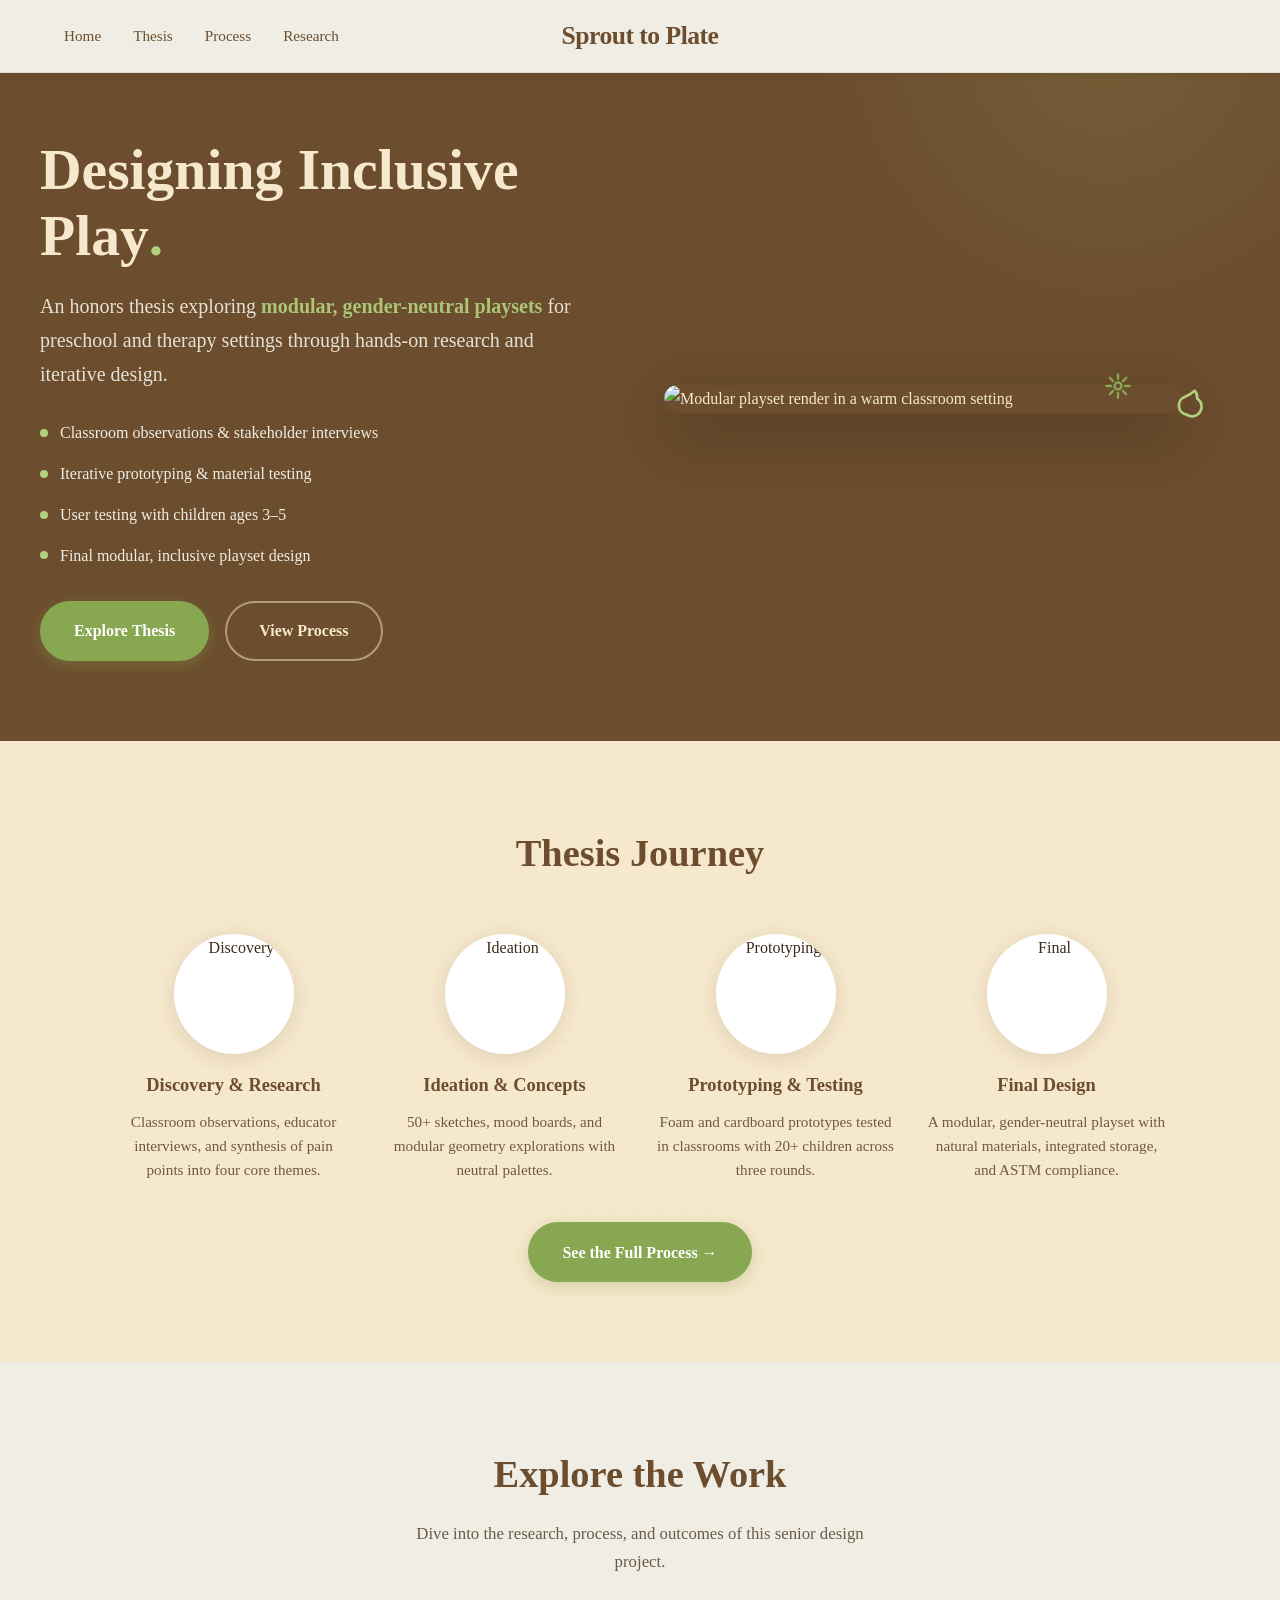
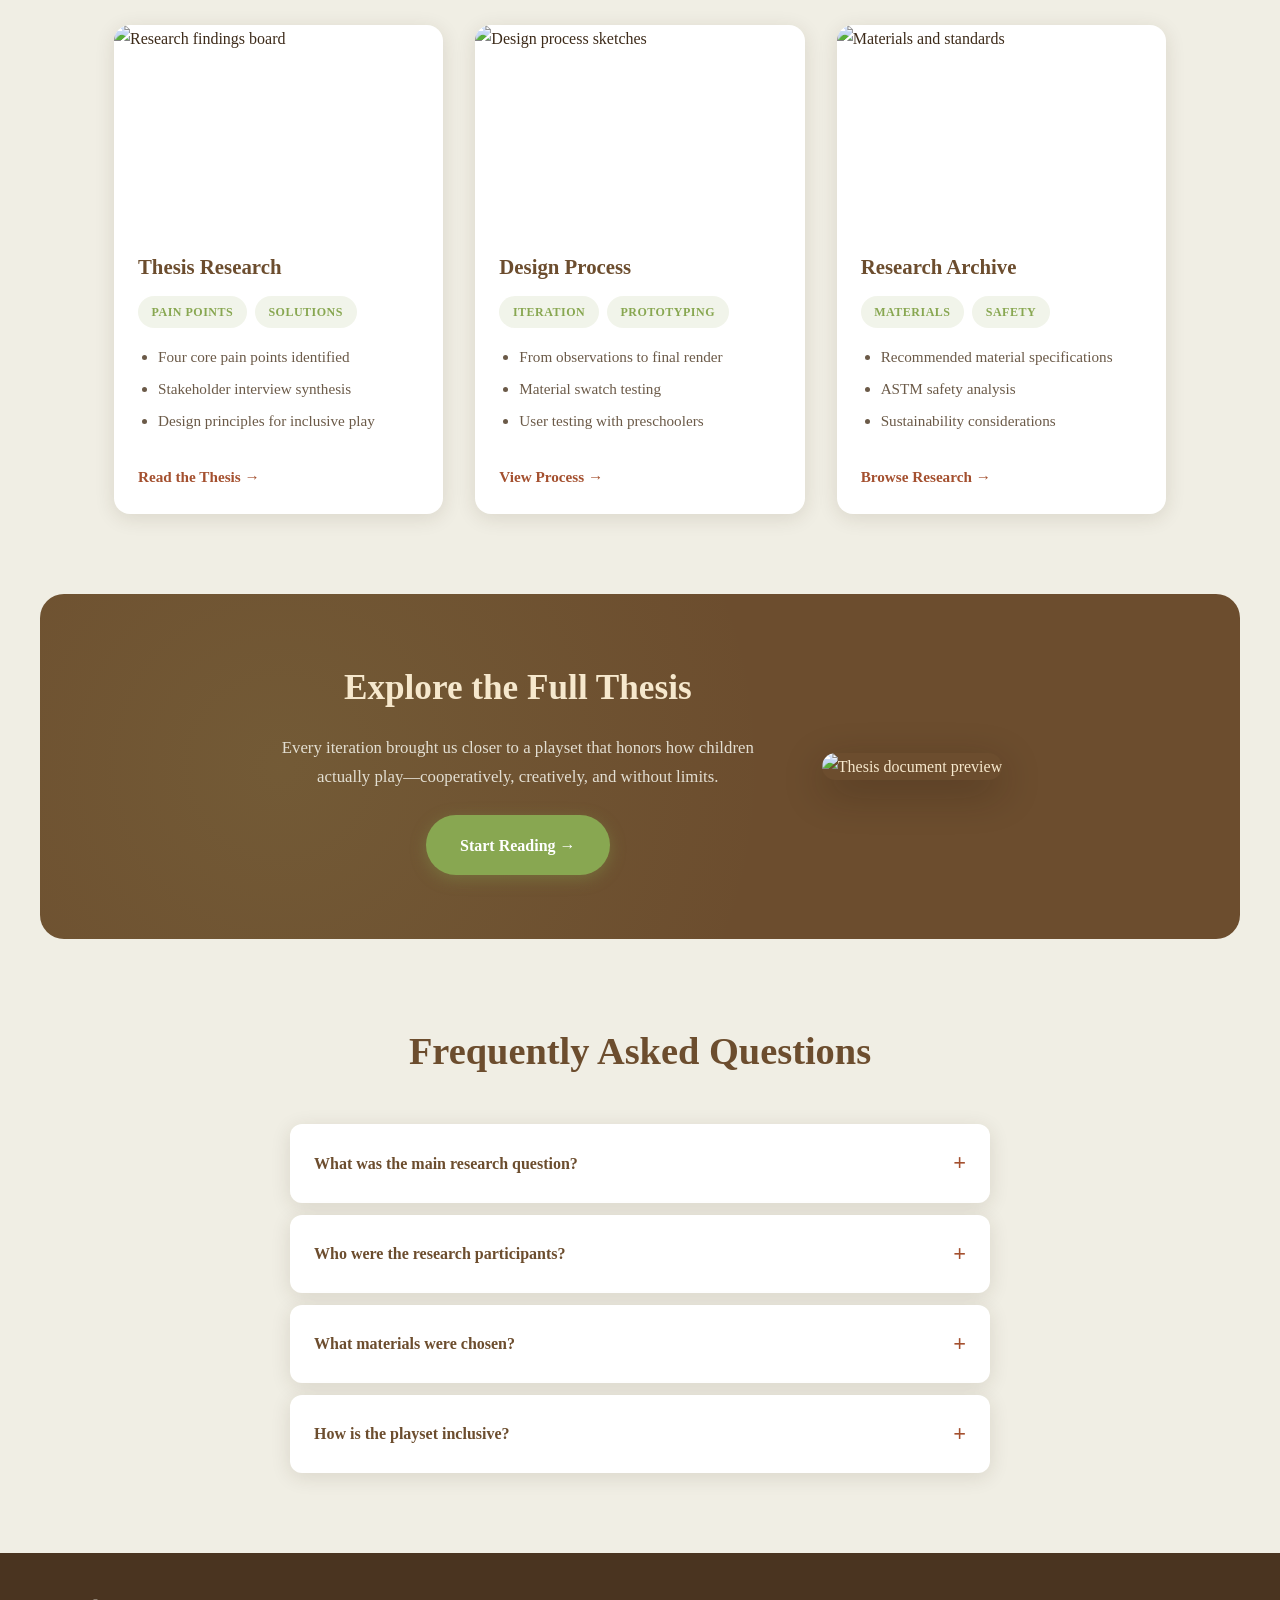
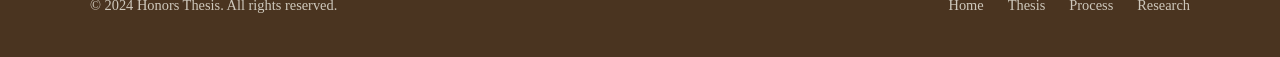
==== commit 17912b7e: "svgs" ====
--- a/home.html
+++ b/home.html
@@ -3,7 +3,7 @@
 <head>
   <meta charset="UTF-8">
   <meta name="viewport" content="width=device-width, initial-scale=1.0">
-  <title>Honors Thesis — Playset Design Research</title>
+  <title>Honors Thesis — Sprout to Plate</title>
   <link rel="stylesheet" href="home.css">
 </head>
 <body>
@@ -15,7 +15,7 @@
         <span></span>
         <span></span>
       </label>
-      <a href="home.html" class="logo">Honors<span>Thesis</span></a>
+      <a href="home.html" class="logo">Sprout to Plate</span></a>
       <nav class="main-nav">
         <ul>
           <li><a href="home.html">Home</a></li>
@@ -36,19 +36,19 @@
           <p class="hero-subtitle">An honors thesis exploring <strong>modular, gender-neutral playsets</strong> for preschool and therapy settings through hands-on research and iterative design.</p>
           <ul class="hero-list">
             <li>
-              <svg class="check-icon" width="18" height="14" viewBox="0 0 18 14" fill="none"><path d="M17 1L6 12L1 7" stroke="currentColor" stroke-width="2" stroke-linecap="round" stroke-linejoin="round"/></svg>
+              <svg class="bullet-icon" width="8" height="8" viewBox="0 0 8 8" fill="currentColor"><circle cx="4" cy="4" r="4"/></svg>
               Classroom observations &amp; stakeholder interviews
             </li>
             <li>
-              <svg class="check-icon" width="18" height="14" viewBox="0 0 18 14" fill="none"><path d="M17 1L6 12L1 7" stroke="currentColor" stroke-width="2" stroke-linecap="round" stroke-linejoin="round"/></svg>
+              <svg class="bullet-icon" width="8" height="8" viewBox="0 0 8 8" fill="currentColor"><circle cx="4" cy="4" r="4"/></svg>
               Iterative prototyping &amp; material testing
             </li>
             <li>
-              <svg class="check-icon" width="18" height="14" viewBox="0 0 18 14" fill="none"><path d="M17 1L6 12L1 7" stroke="currentColor" stroke-width="2" stroke-linecap="round" stroke-linejoin="round"/></svg>
+              <svg class="bullet-icon" width="8" height="8" viewBox="0 0 8 8" fill="currentColor"><circle cx="4" cy="4" r="4"/></svg>
               User testing with children ages 3–5
             </li>
             <li>
-              <svg class="check-icon" width="18" height="14" viewBox="0 0 18 14" fill="none"><path d="M17 1L6 12L1 7" stroke="currentColor" stroke-width="2" stroke-linecap="round" stroke-linejoin="round"/></svg>
+              <svg class="bullet-icon" width="8" height="8" viewBox="0 0 8 8" fill="currentColor"><circle cx="4" cy="4" r="4"/></svg>
               Final modular, inclusive playset design
             </li>
           </ul>
@@ -175,43 +175,6 @@
       </div>
     </section>
 
-    <!-- Sample Week / Featured Highlight -->
-    <section class="highlight-section">
-      <div class="highlight-wrapper">
-        <div class="highlight-text">
-          <h2><span class="accent">Project Spotlight</span><br>A Week in the Classroom</h2>
-          <p>See how the final playset was evaluated in a real preschool environment— from setup to cooperative play sessions.</p>
-          <ul class="topic-list">
-            <li><img src="https://placehold.co/48x48/88a751/ffffff?text=🎭" alt="">Open-ended pretend play</li>
-            <li><img src="https://placehold.co/48x48/a4502f/ffffff?text=🤝" alt="">Cooperative social play</li>
-            <li><img src="https://placehold.co/48x48/b2d07d/ffffff?text=♿" alt="">Inclusive accessibility</li>
-            <li><img src="https://placehold.co/48x48/6c4d2e/ffffff?text=🌿" alt="">Natural materials</li>
-          </ul>
-        </div>
-        <div class="highlight-card">
-          <div class="highlight-card-header">
-            <img src="https://placehold.co/400x200/f6e8cd/6c4d2e?text=Classroom+Photo" alt="Children playing with the modular playset">
-            <p class="label">Featuring</p>
-            <h3>Modular Pretend Playset</h3>
-            <p class="sub">Grades Pre-K–2 | 4 Configurable Layouts</p>
-          </div>
-          <div class="highlight-card-body">
-            <div class="toggle-row">
-              <h4>Observation</h4>
-              <p>Children engaged in cooperative play 40% longer than with traditional fixed-theme kitchens.</p>
-            </div>
-            <div class="toggle-row">
-              <h4>Feedback</h4>
-              <p>Teachers praised the integrated storage and ease of transformation between play scenarios.</p>
-            </div>
-            <div class="toggle-row">
-              <h4>Safety</h4>
-              <p>All edges, gaps, and surfaces meet or exceed ASTM F963 standards for ages 3–5.</p>
-            </div>
-          </div>
-        </div>
-      </div>
-    </section>
 
     <!-- CTA Banner -->
     <section class="cta-banner">
--- a/home.css
+++ b/home.css
@@ -236,7 +236,7 @@
   color: var(--linen);
 }
 
-.check-icon {
+.bullet-icon {
   color: var(--moss);
   flex-shrink: 0;
 }
@@ -593,7 +593,7 @@
   flex: 1;
   max-width: 480px;
   background: var(--white);
-  border-radius: 16px;
+  border-radius: 50%;
   box-shadow: var(--shadow-soft);
   overflow: hidden;
   transition: transform 0.4s ease, box-shadow 0.4s ease;
@@ -834,3 +834,187 @@
   display: flex;
   gap: 1.5rem;
 }
+
+.footer-links a {
+  font-size: 0.9rem;
+  opacity: 0.8;
+  transition: opacity 0.3s ease, color 0.3s ease;
+  position: relative;
+}
+
+.footer-links a::after {
+  content: '';
+  position: absolute;
+  bottom: -2px;
+  left: 0;
+  width: 0;
+  height: 1.5px;
+  background: var(--moss);
+  transition: width 0.3s ease;
+}
+
+.footer-links a:hover {
+  opacity: 1;
+  color: var(--moss);
+}
+
+.footer-links a:hover::after {
+  width: 100%;
+}
+
+/* ===== Responsive ===== */
+@media (max-width: 900px) {
+  .hero-container {
+    flex-direction: column;
+    text-align: center;
+    gap: 2.5rem;
+  }
+
+  .hero-content {
+    max-width: 100%;
+  }
+
+  .hero-list {
+    align-items: center;
+  }
+
+  .hero-cta-group {
+    justify-content: center;
+  }
+
+  .hero-image-wrapper {
+    max-width: 420px;
+  }
+
+  .hero-float-icon {
+    display: none;
+  }
+
+  .highlight-wrapper {
+    flex-direction: column;
+    align-items: center;
+    gap: 2.5rem;
+  }
+
+  .highlight-text {
+    text-align: center;
+  }
+
+  .topic-list {
+    justify-content: center;
+  }
+
+  .highlight-card {
+    max-width: 100%;
+    width: 100%;
+  }
+
+  .cta-banner {
+    flex-direction: column;
+    gap: 2rem;
+    border-radius: 0;
+  }
+
+  .cta-banner > img {
+    max-width: 280px;
+  }
+}
+
+@media (max-width: 768px) {
+  .hamburger {
+    display: flex;
+  }
+
+  .main-nav {
+    position: fixed;
+    top: 72px;
+    left: 0;
+    width: 100%;
+    height: calc(100vh - 72px);
+    background: var(--linen);
+    display: flex;
+    flex-direction: column;
+    justify-content: center;
+    align-items: center;
+    transform: translateX(-105%);
+    transition: transform 0.45s cubic-bezier(0.25, 0.46, 0.45, 0.94);
+    opacity: 0;
+    visibility: hidden;
+    box-shadow: 4px 0 40px rgba(0,0,0,0.1);
+  }
+
+  .main-nav ul {
+    flex-direction: column;
+    gap: 2.5rem;
+    text-align: center;
+  }
+
+  .main-nav li a {
+    font-size: 1.4rem;
+    font-weight: 600;
+  }
+
+  #mobile-menu-toggle:checked ~ .main-nav {
+    transform: translateX(0);
+    opacity: 1;
+    visibility: visible;
+  }
+
+  #mobile-menu-toggle:checked + .hamburger span:nth-child(1) {
+    transform: rotate(45deg) translate(5px, 5px);
+  }
+
+  #mobile-menu-toggle:checked + .hamburger span:nth-child(2) {
+    opacity: 0;
+    transform: scaleX(0);
+  }
+
+  #mobile-menu-toggle:checked + .hamburger span:nth-child(3) {
+    transform: rotate(-45deg) translate(5px, -5px);
+  }
+
+  .steps-list {
+    grid-template-columns: 1fr;
+    max-width: 320px;
+    margin-left: auto;
+    margin-right: auto;
+  }
+
+  .featured-grid {
+    grid-template-columns: 1fr;
+  }
+
+  .topic-list {
+    grid-template-columns: 1fr;
+  }
+
+  .footer-inner {
+    flex-direction: column;
+    text-align: center;
+  }
+}
+
+@media (max-width: 480px) {
+  .hero {
+    padding: 3rem 1rem 4rem;
+  }
+
+  .how-it-works,
+  .featured-section,
+  .highlight-section,
+  .faq-section {
+    padding: 3rem 0;
+  }
+
+  .cta-banner {
+    padding: 3rem 1rem;
+    margin: 0;
+    border-radius: 0;
+  }
+
+  .cta-button {
+    padding: 0.8rem 1.6rem;
+    font-size: 0.95rem;
+  }
+}
+
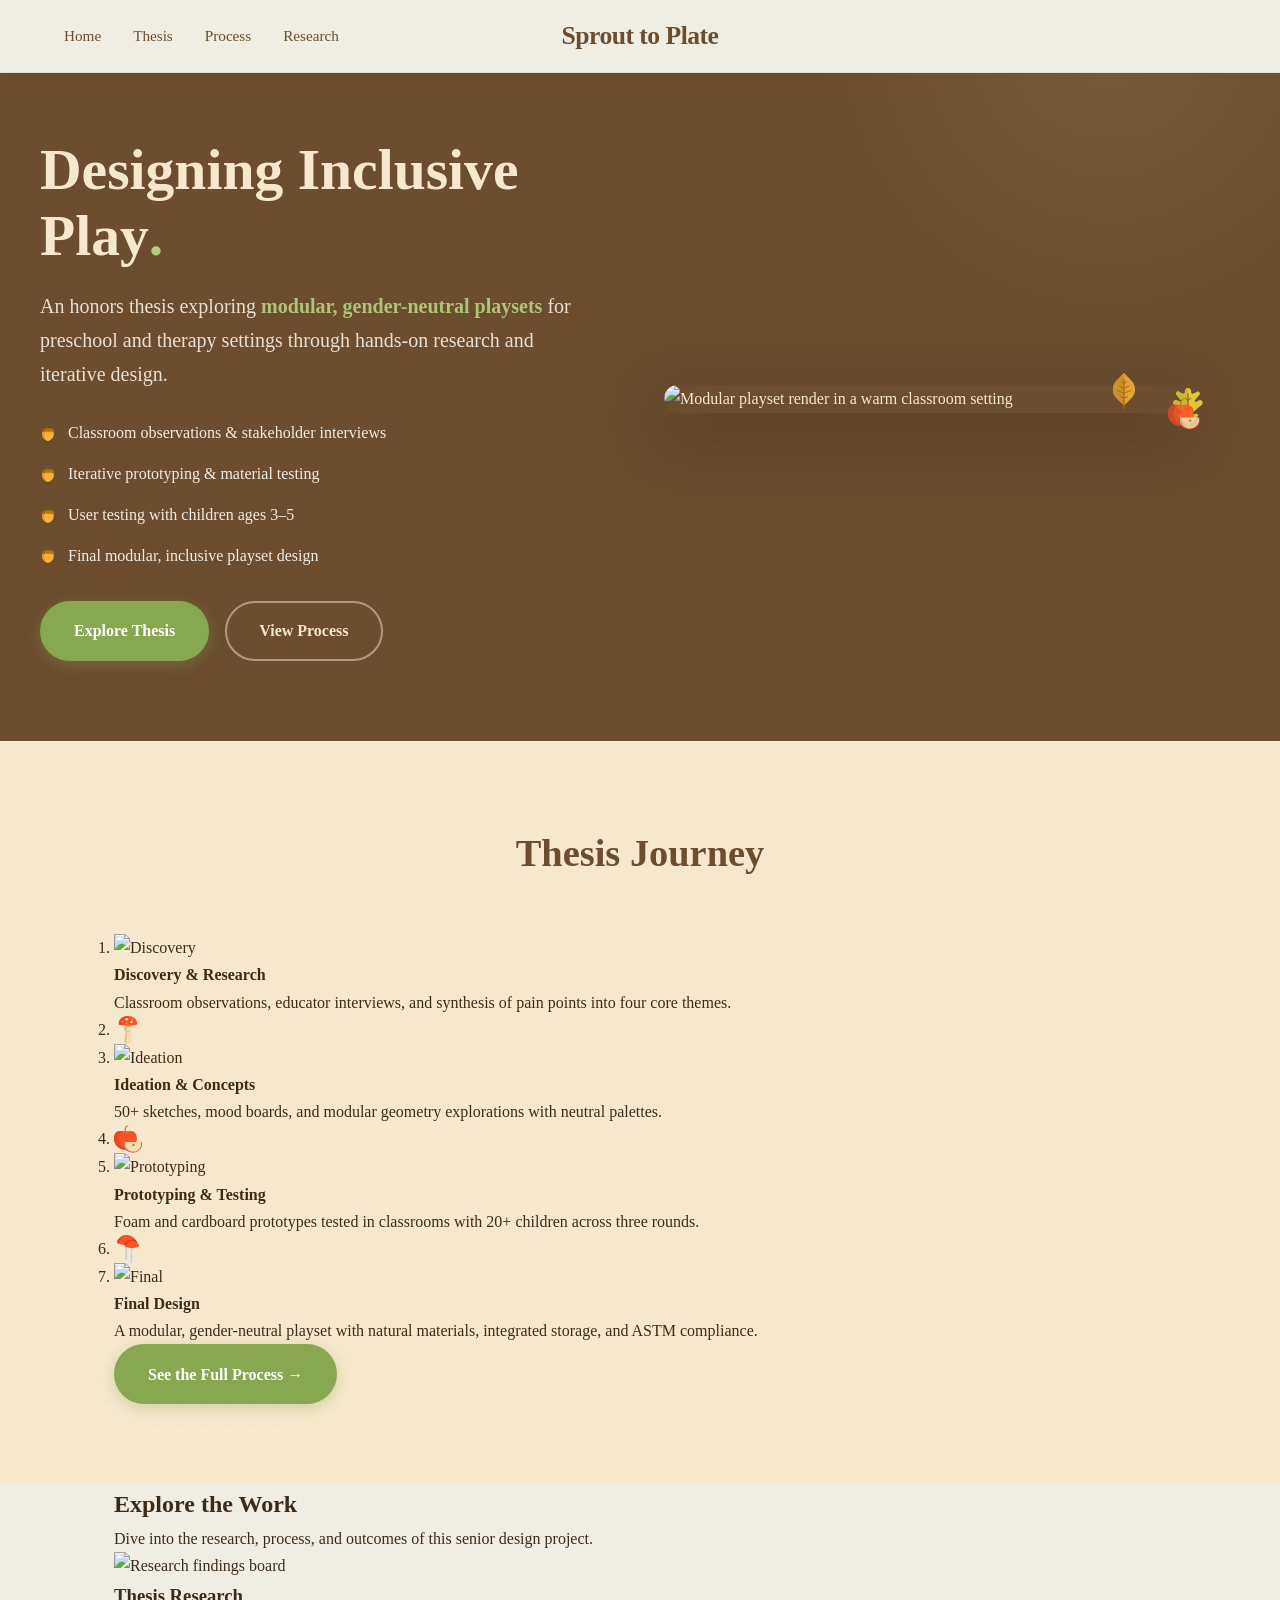
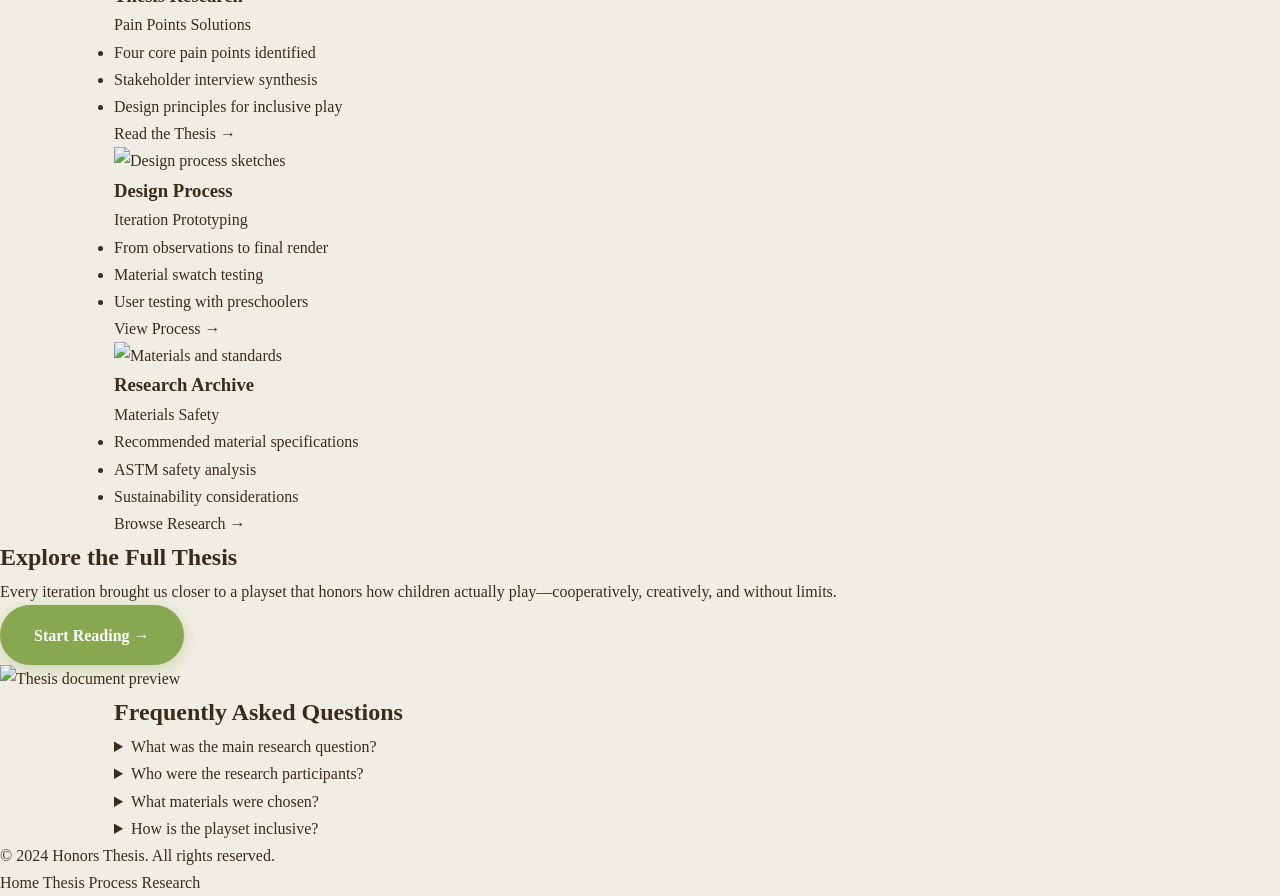
==== commit 259fb641: "newchanges" ====
--- a/home.html
+++ b/home.html
@@ -36,19 +36,19 @@
           <p class="hero-subtitle">An honors thesis exploring <strong>modular, gender-neutral playsets</strong> for preschool and therapy settings through hands-on research and iterative design.</p>
           <ul class="hero-list">
             <li>
-              <svg class="bullet-icon" width="8" height="8" viewBox="0 0 8 8" fill="currentColor"><circle cx="4" cy="4" r="4"/></svg>
+              <img src="acorn.svg" class="bullet-icon" alt="" width="16" height="16">
               Classroom observations &amp; stakeholder interviews
             </li>
             <li>
-              <svg class="bullet-icon" width="8" height="8" viewBox="0 0 8 8" fill="currentColor"><circle cx="4" cy="4" r="4"/></svg>
+              <img src="acorn.svg" class="bullet-icon" alt="" width="16" height="16">
               Iterative prototyping &amp; material testing
             </li>
             <li>
-              <svg class="bullet-icon" width="8" height="8" viewBox="0 0 8 8" fill="currentColor"><circle cx="4" cy="4" r="4"/></svg>
+              <img src="acorn.svg" class="bullet-icon" alt="" width="16" height="16">
               User testing with children ages 3–5
             </li>
             <li>
-              <svg class="bullet-icon" width="8" height="8" viewBox="0 0 8 8" fill="currentColor"><circle cx="4" cy="4" r="4"/></svg>
+              <img src="acorn.svg" class="bullet-icon" alt="" width="16" height="16">
               Final modular, inclusive playset design
             </li>
           </ul>
@@ -60,10 +60,13 @@
         <div class="hero-image-wrapper">
           <img src="https://placehold.co/600x500/f6e8cd/6c4d2e?text=Playset+Render" alt="Modular playset render in a warm classroom setting">
           <div class="hero-float-icon icon-leaf">
-            <svg width="32" height="32" viewBox="0 0 24 24" fill="none" stroke="#b2d07d" stroke-width="2" stroke-linecap="round" stroke-linejoin="round"><path d="M11 20A7 7 0 0 1 9.8 6.5C13.5 5 16 3 17 2c1 1 2 3.5 2 6a7 7 0 0 1-8 12Z"/></svg>
+            <img src="leafyellow.svg" alt="" width="40" height="40">
           </div>
           <div class="hero-float-icon icon-flower">
-            <svg width="28" height="28" viewBox="0 0 24 24" fill="none" stroke="#88a751" stroke-width="2" stroke-linecap="round" stroke-linejoin="round"><circle cx="12" cy="12" r="3"/><path d="M12 2v4M12 18v4M4.93 4.93l2.83 2.83M16.24 16.24l2.83 2.83M2 12h4M18 12h4M4.93 19.07l2.83-2.83M16.24 7.76l2.83-2.83"/></svg>
+            <img src="leaforange.svg" alt="" width="36" height="36">
+          </div>
+          <div class="hero-float-icon icon-apple">
+            <img src="apple.svg" alt="" width="32" height="32">
           </div>
         </div>
       </div>
@@ -83,6 +86,9 @@
               <p>Classroom observations, educator interviews, and synthesis of pain points into four core themes.</p>
             </div>
           </li>
+          <li class="step-connector">
+            <img src="mushroom.svg" alt="" width="28" height="28">
+          </li>
           <li class="step-item">
             <div class="step-image-wrapper">
               <img src="https://placehold.co/120x120/a4502f/ffffff?text=2" alt="Ideation">
@@ -92,6 +98,9 @@
               <p>50+ sketches, mood boards, and modular geometry explorations with neutral palettes.</p>
             </div>
           </li>
+          <li class="step-connector">
+            <img src="apple.svg" alt="" width="28" height="28">
+          </li>
           <li class="step-item">
             <div class="step-image-wrapper">
               <img src="https://placehold.co/120x120/b2d07d/ffffff?text=3" alt="Prototyping">
@@ -100,6 +109,9 @@
               <h4>Prototyping &amp; Testing</h4>
               <p>Foam and cardboard prototypes tested in classrooms with 20+ children across three rounds.</p>
             </div>
+          </li>
+          <li class="step-connector">
+            <img src="mushrooms.svg" alt="" width="28" height="28">
           </li>
           <li class="step-item">
             <div class="step-image-wrapper">
--- a/home.css
+++ b/home.css
@@ -307,18 +307,31 @@
 .hero-float-icon {
   position: absolute;
   animation: float 3s ease-in-out infinite;
+  opacity: 0.85;
+  transition: opacity 0.3s ease;
+}
+
+.hero-image-wrapper:hover .hero-float-icon {
+  opacity: 1;
 }
 
 .icon-leaf {
-  top: 10%;
-  right: -20px;
+  top: 8%;
+  right: -24px;
   animation-delay: 0s;
 }
 
 .icon-flower {
-  bottom: 15%;
-  right: 10%;
-  animation-delay: 1.5s;
+  bottom: 12%;
+  right: 8%;
+  animation-delay: 1.2s;
+}
+
+.icon-apple {
+  top: 45%;
+  right: -16px;
+  animation-delay: 0.6s;
+  animation-duration: 3.5s;
 }
 
 @keyframes float {
@@ -354,667 +367,3 @@
   font-size: clamp(1.8rem, 4vw, 2.4rem);
   color: var(--wood);
   margin-bottom: 3rem;
-  position: relative;
-  z-index: 1;
-}
-
-.steps-list {
-  display: grid;
-  grid-template-columns: repeat(auto-fit, minmax(220px, 1fr));
-  gap: 2rem;
-  margin-bottom: 2.5rem;
-  list-style: none;
-  position: relative;
-  z-index: 1;
-}
-
-.step-item {
-  text-align: center;
-  display: flex;
-  flex-direction: column;
-  align-items: center;
-  gap: 1rem;
-}
-
-.step-image-wrapper {
-  width: 120px;
-  height: 120px;
-  border-radius: 50%;
-  overflow: hidden;
-  background: var(--white);
-  box-shadow: var(--shadow-soft);
-  transition: transform 0.4s ease, box-shadow 0.4s ease;
-}
-
-.step-image-wrapper:hover {
-  transform: translateY(-6px) scale(1.05);
-  box-shadow: var(--shadow-hover);
-}
-
-.step-image-wrapper img {
-  width: 100%;
-  height: 100%;
-  object-fit: cover;
-}
-
-.step-text h4 {
-  font-size: 1.15rem;
-  color: var(--wood);
-  margin-bottom: 0.5rem;
-}
-
-.step-text p {
-  font-size: 0.95rem;
-  color: var(--text-light);
-  line-height: 1.6;
-}
-
-.how-it-works .cta-button {
-  display: block;
-  width: fit-content;
-  margin: 0 auto;
-  position: relative;
-  z-index: 1;
-}
-
-/* ===== Featured Section ===== */
-.featured-section {
-  background: var(--linen);
-  padding: 5rem 0;
-}
-
-.featured-section h2 {
-  text-align: center;
-  font-size: clamp(1.8rem, 4vw, 2.4rem);
-  color: var(--wood);
-  margin-bottom: 0.75rem;
-}
-
-.section-intro {
-  text-align: center;
-  color: var(--text-light);
-  font-size: 1.05rem;
-  max-width: 500px;
-  margin: 0 auto 3rem;
-}
-
-.featured-grid {
-  display: grid;
-  grid-template-columns: repeat(auto-fit, minmax(300px, 1fr));
-  gap: 2rem;
-}
-
-.featured-card {
-  background: var(--white);
-  border-radius: 16px;
-  overflow: hidden;
-  box-shadow: var(--shadow-soft);
-  transition: transform 0.4s ease, box-shadow 0.4s ease;
-  display: flex;
-  flex-direction: column;
-}
-
-.featured-card:hover {
-  transform: translateY(-8px);
-  box-shadow: var(--shadow-hover);
-}
-
-.featured-card > img {
-  width: 100%;
-  height: 200px;
-  object-fit: cover;
-  transition: transform 0.5s ease;
-}
-
-.featured-card:hover > img {
-  transform: scale(1.04);
-}
-
-.card-details {
-  padding: 1.5rem;
-  display: flex;
-  flex-direction: column;
-  flex: 1;
-}
-
-.card-details h3 {
-  font-size: 1.3rem;
-  color: var(--wood);
-  margin-bottom: 0.75rem;
-}
-
-.card-meta {
-  display: flex;
-  gap: 0.5rem;
-  margin-bottom: 1rem;
-  flex-wrap: wrap;
-}
-
-.tag {
-  background: rgba(136, 167, 81, 0.12);
-  color: var(--sage);
-  font-size: 0.75rem;
-  font-weight: 600;
-  padding: 0.35rem 0.85rem;
-  border-radius: 20px;
-  text-transform: uppercase;
-  letter-spacing: 0.5px;
-}
-
-.card-list {
-  list-style: disc;
-  padding-left: 1.25rem;
-  margin-bottom: 1.5rem;
-  color: var(--text-light);
-  font-size: 0.95rem;
-  flex: 1;
-}
-
-.card-list li {
-  margin-bottom: 0.4rem;
-}
-
-.card-link {
-  color: var(--rust);
-  font-weight: 700;
-  font-size: 0.95rem;
-  transition: color 0.3s ease;
-  display: inline-flex;
-  align-items: center;
-  gap: 0.25rem;
-}
-
-.card-link:hover {
-  color: var(--wood);
-}
-
-/* ===== Highlight Section ===== */
-.highlight-section {
-  background: var(--white);
-  padding: 5rem 1.5rem;
-  background-image: radial-gradient(circle, rgba(108, 77, 46, 0.03) 1px, transparent 1px);
-  background-size: 24px 24px;
-}
-
-.highlight-wrapper {
-  max-width: 1100px;
-  margin: 0 auto;
-  display: flex;
-  align-items: flex-start;
-  gap: 4rem;
-}
-
-.highlight-text {
-  flex: 1;
-}
-
-.highlight-text h2 {
-  font-size: clamp(1.6rem, 3.5vw, 2.2rem);
-  color: var(--wood);
-  line-height: 1.3;
-  margin-bottom: 1rem;
-}
-
-.highlight-text h2 .accent {
-  color: var(--sage);
-}
-
-.highlight-text > p {
-  color: var(--text-light);
-  font-size: 1.05rem;
-  margin-bottom: 2rem;
-  max-width: 420px;
-}
-
-.topic-list {
-  list-style: none;
-  display: grid;
-  grid-template-columns: repeat(2, 1fr);
-  gap: 1rem;
-}
-
-.topic-list li {
-  display: flex;
-  align-items: center;
-  gap: 0.75rem;
-  font-size: 0.95rem;
-  color: var(--text);
-}
-
-.topic-list img {
-  width: 40px;
-  height: 40px;
-  border-radius: 50%;
-  object-fit: cover;
-}
-
-/* Highlight Card */
-.highlight-card {
-  flex: 1;
-  max-width: 480px;
-  background: var(--white);
-  border-radius: 50%;
-  box-shadow: var(--shadow-soft);
-  overflow: hidden;
-  transition: transform 0.4s ease, box-shadow 0.4s ease;
-}
-
-.highlight-card:hover {
-  transform: translateY(-4px);
-  box-shadow: var(--shadow-hover);
-}
-
-.highlight-card-header {
-  background: var(--wood);
-  color: var(--cream);
-  padding: 1.5rem;
-  position: relative;
-}
-
-.highlight-card-header img {
-  position: absolute;
-  top: 0;
-  right: 0;
-  width: 160px;
-  height: 100%;
-  object-fit: cover;
-  opacity: 0.2;
-  border-radius: 0;
-}
-
-.highlight-card-header .label {
-  color: var(--moss);
-  font-weight: 700;
-  font-size: 0.75rem;
-  text-transform: uppercase;
-  letter-spacing: 1px;
-  margin-bottom: 0.5rem;
-  position: relative;
-  z-index: 1;
-}
-
-.highlight-card-header h3 {
-  font-size: 1.5rem;
-  margin-bottom: 0.25rem;
-  position: relative;
-  z-index: 1;
-}
-
-.highlight-card-header .sub {
-  font-size: 0.9rem;
-  opacity: 0.85;
-  position: relative;
-  z-index: 1;
-}
-
-.highlight-card-body {
-  padding: 0 1.5rem;
-}
-
-.toggle-row {
-  padding: 1.25rem 0;
-  border-bottom: 1px solid rgba(108, 77, 46, 0.1);
-}
-
-.toggle-row:last-child {
-  border-bottom: none;
-}
-
-.toggle-row h4 {
-  font-size: 1rem;
-  color: var(--wood);
-  margin-bottom: 0.35rem;
-}
-
-.toggle-row p {
-  font-size: 0.9rem;
-  color: var(--text-light);
-  line-height: 1.5;
-}
-
-/* ===== CTA Banner ===== */
-.cta-banner {
-  background: var(--wood);
-  color: var(--cream);
-  padding: 4rem 1.5rem;
-  display: flex;
-  align-items: center;
-  justify-content: center;
-  gap: 4rem;
-  max-width: 1200px;
-  margin: 0 auto;
-  border-radius: 24px;
-  position: relative;
-  overflow: hidden;
-}
-
-.cta-banner::before {
-  content: '';
-  position: absolute;
-  inset: 0;
-  background: radial-gradient(circle at 20% 50%, rgba(178, 208, 125, 0.1) 0%, transparent 50%);
-}
-
-.cta-banner-content {
-  max-width: 480px;
-  text-align: center;
-  position: relative;
-  z-index: 1;
-}
-
-.cta-banner-content h2 {
-  font-size: clamp(1.6rem, 3.5vw, 2.2rem);
-  margin-bottom: 1rem;
-  color: var(--cream);
-}
-
-.cta-banner-content p {
-  font-size: 1.05rem;
-  line-height: 1.7;
-  margin-bottom: 1.5rem;
-  opacity: 0.9;
-  color: var(--linen);
-}
-
-.cta-banner > img {
-  max-width: 320px;
-  border-radius: 16px;
-  box-shadow: 0 12px 40px rgba(30, 20, 10, 0.3);
-  position: relative;
-  z-index: 1;
-  transition: transform 0.5s ease;
-}
-
-.cta-banner:hover > img {
-  transform: scale(1.03) rotate(-1deg);
-}
-
-/* ===== FAQ ===== */
-.faq-section {
-  background: var(--linen);
-  padding: 5rem 0;
-}
-
-.faq-section h2 {
-  text-align: center;
-  font-size: clamp(1.8rem, 4vw, 2.4rem);
-  color: var(--wood);
-  margin-bottom: 2.5rem;
-}
-
-.faq-list {
-  max-width: 700px;
-  margin: 0 auto;
-  display: flex;
-  flex-direction: column;
-  gap: 0.75rem;
-}
-
-.faq-item {
-  background: var(--white);
-  border-radius: 12px;
-  box-shadow: var(--shadow-soft);
-  overflow: hidden;
-  transition: box-shadow 0.3s ease;
-}
-
-.faq-item:hover {
-  box-shadow: var(--shadow-hover);
-}
-
-.faq-item summary {
-  padding: 1.25rem 1.5rem;
-  font-weight: 700;
-  color: var(--wood);
-  cursor: pointer;
-  list-style: none;
-  display: flex;
-  align-items: center;
-  justify-content: space-between;
-  gap: 1rem;
-  transition: color 0.3s ease;
-}
-
-.faq-item summary:hover {
-  color: var(--rust);
-}
-
-.faq-item summary::-webkit-details-marker {
-  display: none;
-}
-
-.faq-item summary::after {
-  content: '+';
-  font-size: 1.4rem;
-  color: var(--rust);
-  transition: transform 0.3s ease;
-  flex-shrink: 0;
-}
-
-.faq-item[open] summary::after {
-  transform: rotate(45deg);
-}
-
-.faq-item p {
-  padding: 0 1.5rem 1.25rem;
-  color: var(--text-light);
-  font-size: 0.95rem;
-  line-height: 1.7;
-  animation: fadeIn 0.3s ease;
-}
-
-@keyframes fadeIn {
-  from { opacity: 0; transform: translateY(-4px); }
-  to { opacity: 1; transform: translateY(0); }
-}
-
-/* ===== Footer ===== */
-.site-footer {
-  background: var(--wood-dark);
-  color: var(--linen);
-  padding: 2.5rem 1.5rem;
-}
-
-.footer-inner {
-  max-width: 1100px;
-  margin: 0 auto;
-  display: flex;
-  justify-content: space-between;
-  align-items: center;
-  flex-wrap: wrap;
-  gap: 1rem;
-}
-
-.footer-inner p {
-  font-size: 0.9rem;
-  opacity: 0.8;
-}
-
-.footer-links {
-  display: flex;
-  gap: 1.5rem;
-}
-
-.footer-links a {
-  font-size: 0.9rem;
-  opacity: 0.8;
-  transition: opacity 0.3s ease, color 0.3s ease;
-  position: relative;
-}
-
-.footer-links a::after {
-  content: '';
-  position: absolute;
-  bottom: -2px;
-  left: 0;
-  width: 0;
-  height: 1.5px;
-  background: var(--moss);
-  transition: width 0.3s ease;
-}
-
-.footer-links a:hover {
-  opacity: 1;
-  color: var(--moss);
-}
-
-.footer-links a:hover::after {
-  width: 100%;
-}
-
-/* ===== Responsive ===== */
-@media (max-width: 900px) {
-  .hero-container {
-    flex-direction: column;
-    text-align: center;
-    gap: 2.5rem;
-  }
-
-  .hero-content {
-    max-width: 100%;
-  }
-
-  .hero-list {
-    align-items: center;
-  }
-
-  .hero-cta-group {
-    justify-content: center;
-  }
-
-  .hero-image-wrapper {
-    max-width: 420px;
-  }
-
-  .hero-float-icon {
-    display: none;
-  }
-
-  .highlight-wrapper {
-    flex-direction: column;
-    align-items: center;
-    gap: 2.5rem;
-  }
-
-  .highlight-text {
-    text-align: center;
-  }
-
-  .topic-list {
-    justify-content: center;
-  }
-
-  .highlight-card {
-    max-width: 100%;
-    width: 100%;
-  }
-
-  .cta-banner {
-    flex-direction: column;
-    gap: 2rem;
-    border-radius: 0;
-  }
-
-  .cta-banner > img {
-    max-width: 280px;
-  }
-}
-
-@media (max-width: 768px) {
-  .hamburger {
-    display: flex;
-  }
-
-  .main-nav {
-    position: fixed;
-    top: 72px;
-    left: 0;
-    width: 100%;
-    height: calc(100vh - 72px);
-    background: var(--linen);
-    display: flex;
-    flex-direction: column;
-    justify-content: center;
-    align-items: center;
-    transform: translateX(-105%);
-    transition: transform 0.45s cubic-bezier(0.25, 0.46, 0.45, 0.94);
-    opacity: 0;
-    visibility: hidden;
-    box-shadow: 4px 0 40px rgba(0,0,0,0.1);
-  }
-
-  .main-nav ul {
-    flex-direction: column;
-    gap: 2.5rem;
-    text-align: center;
-  }
-
-  .main-nav li a {
-    font-size: 1.4rem;
-    font-weight: 600;
-  }
-
-  #mobile-menu-toggle:checked ~ .main-nav {
-    transform: translateX(0);
-    opacity: 1;
-    visibility: visible;
-  }
-
-  #mobile-menu-toggle:checked + .hamburger span:nth-child(1) {
-    transform: rotate(45deg) translate(5px, 5px);
-  }
-
-  #mobile-menu-toggle:checked + .hamburger span:nth-child(2) {
-    opacity: 0;
-    transform: scaleX(0);
-  }
-
-  #mobile-menu-toggle:checked + .hamburger span:nth-child(3) {
-    transform: rotate(-45deg) translate(5px, -5px);
-  }
-
-  .steps-list {
-    grid-template-columns: 1fr;
-    max-width: 320px;
-    margin-left: auto;
-    margin-right: auto;
-  }
-
-  .featured-grid {
-    grid-template-columns: 1fr;
-  }
-
-  .topic-list {
-    grid-template-columns: 1fr;
-  }
-
-  .footer-inner {
-    flex-direction: column;
-    text-align: center;
-  }
-}
-
-@media (max-width: 480px) {
-  .hero {
-    padding: 3rem 1rem 4rem;
-  }
-
-  .how-it-works,
-  .featured-section,
-  .highlight-section,
-  .faq-section {
-    padding: 3rem 0;
-  }
-
-  .cta-banner {
-    padding: 3rem 1rem;
-    margin: 0;
-    border-radius: 0;
-  }
-
-  .cta-button {
-    padding: 0.8rem 1.6rem;
-    font-size: 0.95rem;
-  }
-}
-
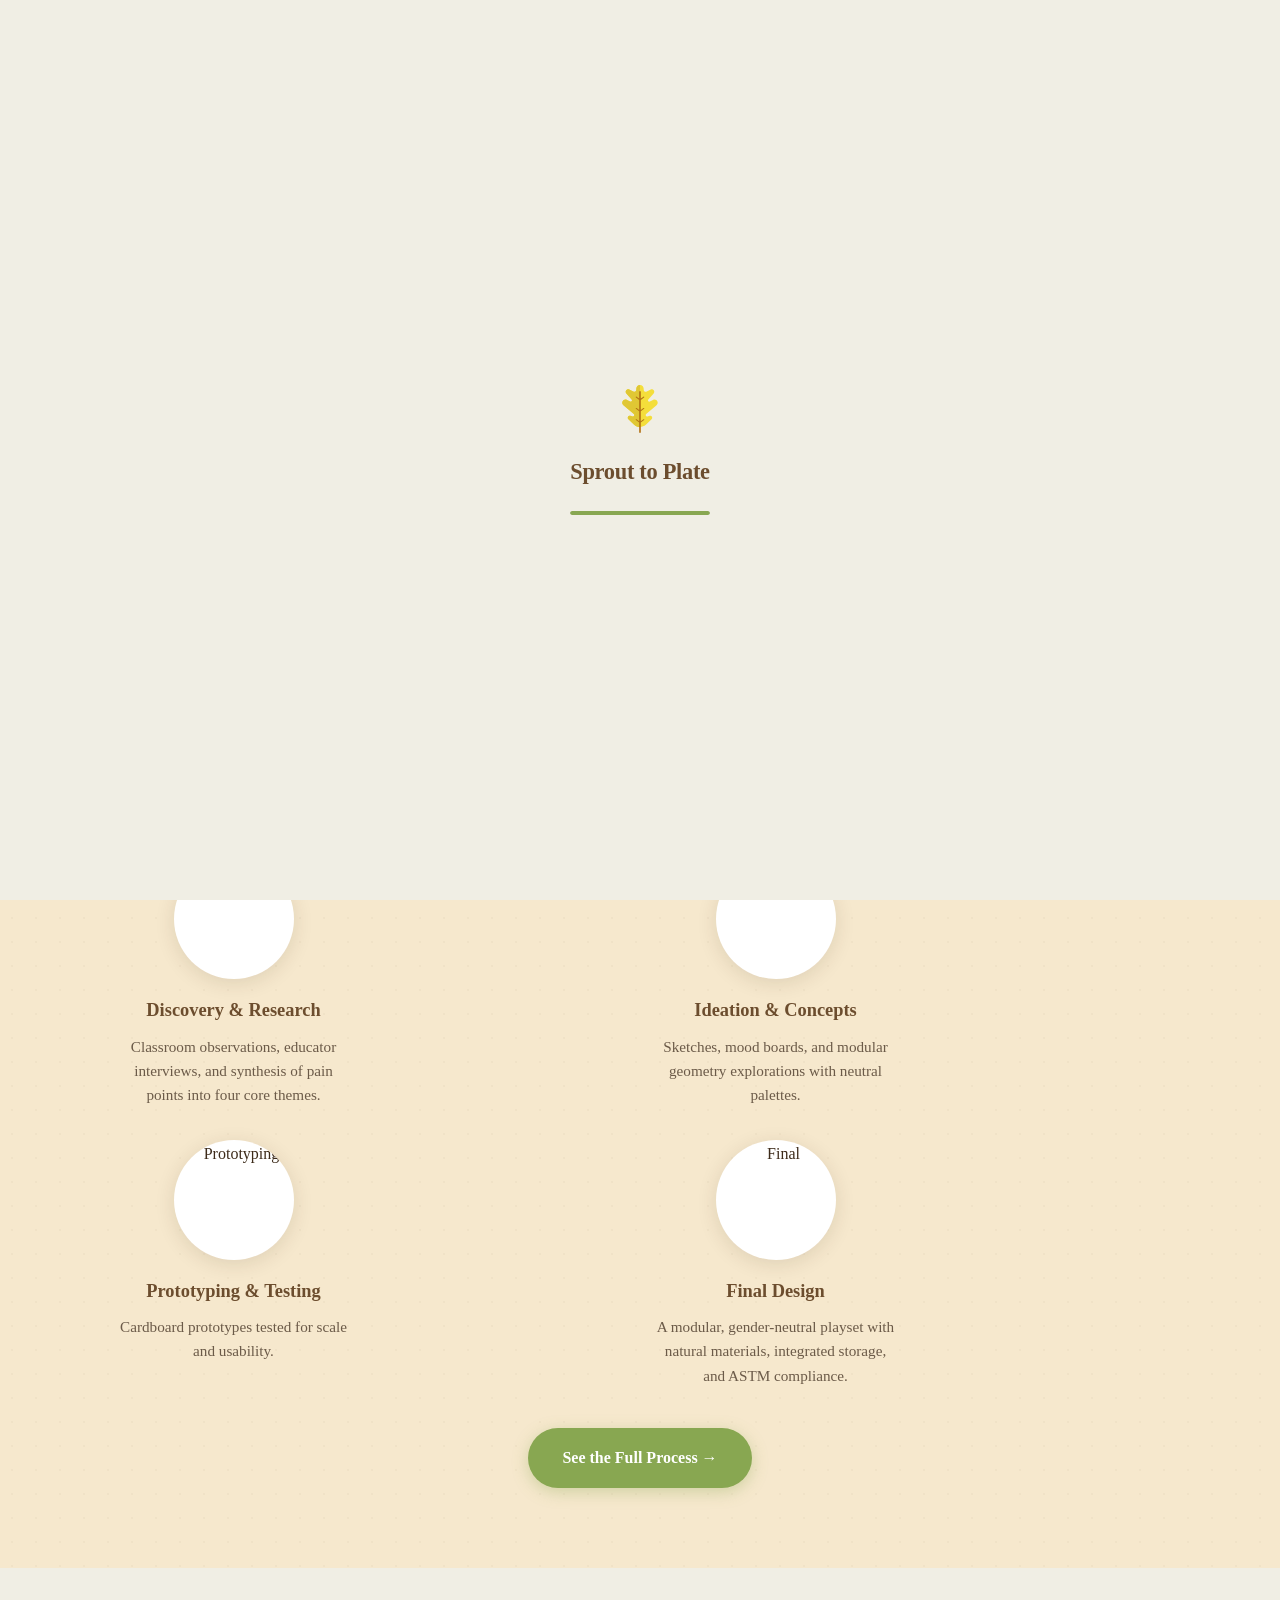
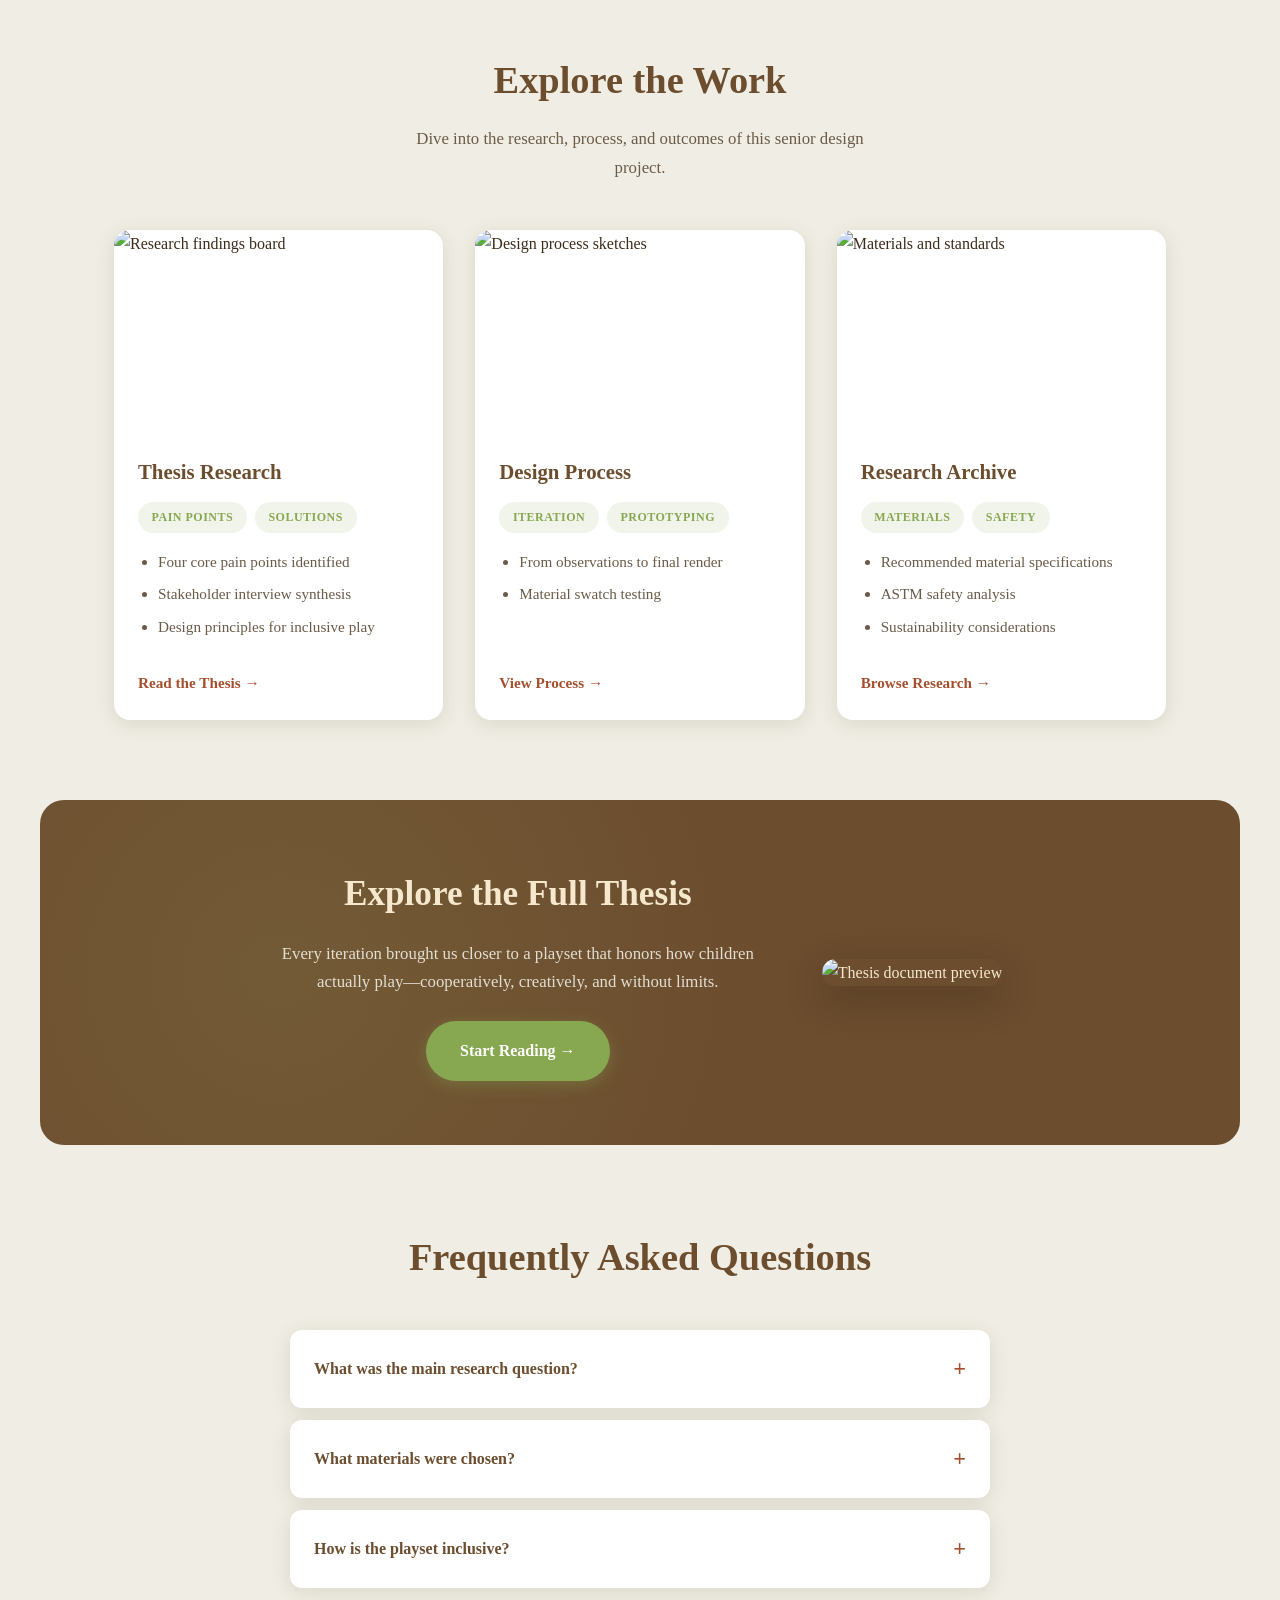
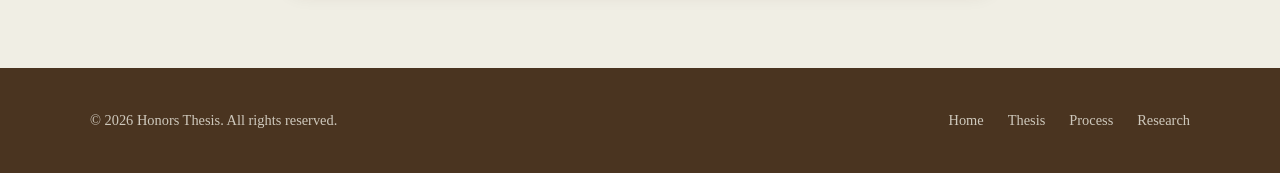
==== commit c2460902: "pics" ====
--- a/home.html
+++ b/home.html
@@ -7,6 +7,17 @@
   <link rel="stylesheet" href="home.css">
 </head>
 <body>
+  <!-- Loading Screen -->
+  <div class="loading-screen" id="loading-screen">
+    <div class="loading-inner">
+      <img src="leafyellow.svg" alt="" class="loading-leaf" width="48" height="48">
+      <p class="loading-text">Sprout to Plate</p>
+      <div class="loading-bar">
+        <div class="loading-progress"></div>
+      </div>
+    </div>
+  </div>
+
   <header class="site-header">
     <div class="header-inner">
       <input type="checkbox" id="mobile-menu-toggle" class="menu-toggle">
@@ -15,7 +26,7 @@
         <span></span>
         <span></span>
       </label>
-      <a href="home.html" class="logo">Sprout to Plate</span></a>
+<a href="home.html" class="logo">Sprout to Plate</a>
       <nav class="main-nav">
         <ul>
           <li><a href="home.html">Home</a></li>
@@ -33,7 +44,7 @@
       <div class="hero-container">
         <div class="hero-content">
           <h1>Designing Inclusive Play<span class="dot">.</span></h1>
-          <p class="hero-subtitle">An honors thesis exploring <strong>modular, gender-neutral playsets</strong> for preschool and therapy settings through hands-on research and iterative design.</p>
+          <p class="hero-subtitle">An honors thesis exploring <strong>modular, gender-neutral playsets</strong> for preschool settings through hands-on research and iterative design.</p>
           <ul class="hero-list">
             <li>
               <img src="acorn.svg" class="bullet-icon" alt="" width="16" height="16">
@@ -43,10 +54,7 @@
               <img src="acorn.svg" class="bullet-icon" alt="" width="16" height="16">
               Iterative prototyping &amp; material testing
             </li>
-            <li>
-              <img src="acorn.svg" class="bullet-icon" alt="" width="16" height="16">
-              User testing with children ages 3–5
-            </li>
+
             <li>
               <img src="acorn.svg" class="bullet-icon" alt="" width="16" height="16">
               Final modular, inclusive playset design
@@ -87,7 +95,6 @@
             </div>
           </li>
           <li class="step-connector">
-            <img src="mushroom.svg" alt="" width="28" height="28">
           </li>
           <li class="step-item">
             <div class="step-image-wrapper">
@@ -95,11 +102,10 @@
             </div>
             <div class="step-text">
               <h4>Ideation &amp; Concepts</h4>
-              <p>50+ sketches, mood boards, and modular geometry explorations with neutral palettes.</p>
+              <p>Sketches, mood boards, and modular geometry explorations with neutral palettes.</p>
             </div>
           </li>
           <li class="step-connector">
-            <img src="apple.svg" alt="" width="28" height="28">
           </li>
           <li class="step-item">
             <div class="step-image-wrapper">
@@ -107,11 +113,10 @@
             </div>
             <div class="step-text">
               <h4>Prototyping &amp; Testing</h4>
-              <p>Foam and cardboard prototypes tested in classrooms with 20+ children across three rounds.</p>
+              <p>Cardboard prototypes tested for scale and usability.</p>
             </div>
           </li>
           <li class="step-connector">
-            <img src="mushrooms.svg" alt="" width="28" height="28">
           </li>
           <li class="step-item">
             <div class="step-image-wrapper">
@@ -161,7 +166,6 @@
               <ul class="card-list">
                 <li>From observations to final render</li>
                 <li>Material swatch testing</li>
-                <li>User testing with preschoolers</li>
               </ul>
               <a href="process.html" class="card-link">View Process →</a>
             </div>
@@ -208,10 +212,6 @@
             <p>This thesis asks how modular, gender-neutral playsets can address the limitations of current pretend-play furniture in preschool and therapy settings.</p>
           </details>
           <details class="faq-item">
-            <summary>Who were the research participants?</summary>
-            <p>Observations were conducted at three preschool sites, with interviews from 8 educators, 2 pediatric therapists, and user testing with 20+ children ages 3–5.</p>
-          </details>
-          <details class="faq-item">
             <summary>What materials were chosen?</summary>
             <p>Natural birch plywood, canvas, silicone, and nontoxic ABS plastic were selected for durability, sensory feedback, and ASTM F963 compliance.</p>
           </details>
@@ -226,7 +226,7 @@
 
   <footer class="site-footer">
     <div class="footer-inner">
-      <p>&copy; 2024 Honors Thesis. All rights reserved.</p>
+      <p>&copy; 2026 Honors Thesis. All rights reserved.</p>
       <div class="footer-links">
         <a href="home.html">Home</a>
         <a href="thesis.html">Thesis</a>
@@ -235,6 +235,18 @@
       </div>
     </div>
   </footer>
+  <script>
+    (function() {
+      const loader = document.getElementById('loading-screen');
+      document.body.classList.add('loading');
+      window.addEventListener('load', function() {
+        setTimeout(function() {
+          loader.classList.add('hidden');
+          document.body.classList.remove('loading');
+        }, 2200);
+      });
+    })();
+  </script>
 </body>
 </html>
 
--- a/home.css
+++ b/home.css
@@ -35,6 +35,75 @@
   overflow-x: hidden;
 }
 
+body.loading {
+  overflow: hidden;
+}
+
+/* ===== Loading Screen ===== */
+.loading-screen {
+  position: fixed;
+  inset: 0;
+  z-index: 9999;
+  background: var(--linen);
+  display: flex;
+  align-items: center;
+  justify-content: center;
+  transition: opacity 0.8s ease, visibility 0.8s ease;
+}
+
+.loading-screen.hidden {
+  opacity: 0;
+  visibility: hidden;
+  pointer-events: none;
+}
+
+.loading-inner {
+  text-align: center;
+  display: flex;
+  flex-direction: column;
+  align-items: center;
+  gap: 1.25rem;
+}
+
+.loading-leaf {
+  animation: leafBounce 1.4s ease-in-out infinite;
+}
+
+@keyframes leafBounce {
+  0%, 100% { transform: translateY(0) rotate(0deg); }
+  50% { transform: translateY(-10px) rotate(8deg); }
+}
+
+.loading-text {
+  font-family: Georgia, serif;
+  font-size: 1.4rem;
+  font-weight: 600;
+  color: var(--wood);
+  letter-spacing: -0.3px;
+}
+
+.loading-bar {
+  width: 140px;
+  height: 4px;
+  background: rgba(108, 77, 46, 0.12);
+  border-radius: 2px;
+  overflow: hidden;
+}
+
+.loading-progress {
+  width: 0%;
+  height: 100%;
+  background: var(--sage);
+  border-radius: 2px;
+  animation: loadProgress 2.2s ease-out forwards;
+}
+
+@keyframes loadProgress {
+  0% { width: 0%; }
+  60% { width: 70%; }
+  100% { width: 100%; }
+}
+
 img {
   max-width: 100%;
   height: auto;
@@ -367,3 +436,667 @@
   font-size: clamp(1.8rem, 4vw, 2.4rem);
   color: var(--wood);
   margin-bottom: 3rem;
+  position: relative;
+  z-index: 1;
+}
+
+.steps-list {
+  display: grid;
+  grid-template-columns: repeat(auto-fit, minmax(220px, 1fr));
+  gap: 2rem;
+  margin-bottom: 2.5rem;
+  list-style: none;
+  position: relative;
+  z-index: 1;
+}
+
+.step-item {
+  text-align: center;
+  display: flex;
+  flex-direction: column;
+  align-items: center;
+  gap: 1rem;
+}
+
+.step-image-wrapper {
+  width: 120px;
+  height: 120px;
+  border-radius: 50%;
+  overflow: hidden;
+  background: var(--white);
+  box-shadow: var(--shadow-soft);
+  transition: transform 0.4s ease, box-shadow 0.4s ease;
+}
+
+.step-image-wrapper:hover {
+  transform: translateY(-6px) scale(1.05);
+  box-shadow: var(--shadow-hover);
+}
+
+.step-image-wrapper img {
+  width: 100%;
+  height: 100%;
+  object-fit: cover;
+}
+
+.step-text h4 {
+  font-size: 1.15rem;
+  color: var(--wood);
+  margin-bottom: 0.5rem;
+}
+
+.step-text p {
+  font-size: 0.95rem;
+  color: var(--text-light);
+  line-height: 1.6;
+}
+
+.how-it-works .cta-button {
+  display: block;
+  width: fit-content;
+  margin: 0 auto;
+  position: relative;
+  z-index: 1;
+}
+
+/* ===== Featured Section ===== */
+.featured-section {
+  background: var(--linen);
+  padding: 5rem 0;
+}
+
+.featured-section h2 {
+  text-align: center;
+  font-size: clamp(1.8rem, 4vw, 2.4rem);
+  color: var(--wood);
+  margin-bottom: 0.75rem;
+}
+
+.section-intro {
+  text-align: center;
+  color: var(--text-light);
+  font-size: 1.05rem;
+  max-width: 500px;
+  margin: 0 auto 3rem;
+}
+
+.featured-grid {
+  display: grid;
+  grid-template-columns: repeat(auto-fit, minmax(300px, 1fr));
+  gap: 2rem;
+}
+
+.featured-card {
+  background: var(--white);
+  border-radius: 16px;
+  overflow: hidden;
+  box-shadow: var(--shadow-soft);
+  transition: transform 0.4s ease, box-shadow 0.4s ease;
+  display: flex;
+  flex-direction: column;
+}
+
+.featured-card:hover {
+  transform: translateY(-8px);
+  box-shadow: var(--shadow-hover);
+}
+
+.featured-card > img {
+  width: 100%;
+  height: 200px;
+  object-fit: cover;
+  transition: transform 0.5s ease;
+}
+
+.featured-card:hover > img {
+  transform: scale(1.04);
+}
+
+.card-details {
+  padding: 1.5rem;
+  display: flex;
+  flex-direction: column;
+  flex: 1;
+}
+
+.card-details h3 {
+  font-size: 1.3rem;
+  color: var(--wood);
+  margin-bottom: 0.75rem;
+}
+
+.card-meta {
+  display: flex;
+  gap: 0.5rem;
+  margin-bottom: 1rem;
+  flex-wrap: wrap;
+}
+
+.tag {
+  background: rgba(136, 167, 81, 0.12);
+  color: var(--sage);
+  font-size: 0.75rem;
+  font-weight: 600;
+  padding: 0.35rem 0.85rem;
+  border-radius: 20px;
+  text-transform: uppercase;
+  letter-spacing: 0.5px;
+}
+
+.card-list {
+  list-style: disc;
+  padding-left: 1.25rem;
+  margin-bottom: 1.5rem;
+  color: var(--text-light);
+  font-size: 0.95rem;
+  flex: 1;
+}
+
+.card-list li {
+  margin-bottom: 0.4rem;
+}
+
+.card-link {
+  color: var(--rust);
+  font-weight: 700;
+  font-size: 0.95rem;
+  transition: color 0.3s ease;
+  display: inline-flex;
+  align-items: center;
+  gap: 0.25rem;
+}
+
+.card-link:hover {
+  color: var(--wood);
+}
+
+/* ===== Highlight Section ===== */
+.highlight-section {
+  background: var(--white);
+  padding: 5rem 1.5rem;
+  background-image: radial-gradient(circle, rgba(108, 77, 46, 0.03) 1px, transparent 1px);
+  background-size: 24px 24px;
+}
+
+.highlight-wrapper {
+  max-width: 1100px;
+  margin: 0 auto;
+  display: flex;
+  align-items: flex-start;
+  gap: 4rem;
+}
+
+.highlight-text {
+  flex: 1;
+}
+
+.highlight-text h2 {
+  font-size: clamp(1.6rem, 3.5vw, 2.2rem);
+  color: var(--wood);
+  line-height: 1.3;
+  margin-bottom: 1rem;
+}
+
+.highlight-text h2 .accent {
+  color: var(--sage);
+}
+
+.highlight-text > p {
+  color: var(--text-light);
+  font-size: 1.05rem;
+  margin-bottom: 2rem;
+  max-width: 420px;
+}
+
+.topic-list {
+  list-style: none;
+  display: grid;
+  grid-template-columns: repeat(2, 1fr);
+  gap: 1rem;
+}
+
+.topic-list li {
+  display: flex;
+  align-items: center;
+  gap: 0.75rem;
+  font-size: 0.95rem;
+  color: var(--text);
+}
+
+.topic-list img {
+  width: 40px;
+  height: 40px;
+  border-radius: 50%;
+  object-fit: cover;
+}
+
+/* Highlight Card */
+.highlight-card {
+  flex: 1;
+  max-width: 480px;
+  background: var(--white);
+  border-radius: 50%;
+  box-shadow: var(--shadow-soft);
+  overflow: hidden;
+  transition: transform 0.4s ease, box-shadow 0.4s ease;
+}
+
+.highlight-card:hover {
+  transform: translateY(-4px);
+  box-shadow: var(--shadow-hover);
+}
+
+.highlight-card-header {
+  background: var(--wood);
+  color: var(--cream);
+  padding: 1.5rem;
+  position: relative;
+}
+
+.highlight-card-header img {
+  position: absolute;
+  top: 0;
+  right: 0;
+  width: 160px;
+  height: 100%;
+  object-fit: cover;
+  opacity: 0.2;
+  border-radius: 0;
+}
+
+.highlight-card-header .label {
+  color: var(--moss);
+  font-weight: 700;
+  font-size: 0.75rem;
+  text-transform: uppercase;
+  letter-spacing: 1px;
+  margin-bottom: 0.5rem;
+  position: relative;
+  z-index: 1;
+}
+
+.highlight-card-header h3 {
+  font-size: 1.5rem;
+  margin-bottom: 0.25rem;
+  position: relative;
+  z-index: 1;
+}
+
+.highlight-card-header .sub {
+  font-size: 0.9rem;
+  opacity: 0.85;
+  position: relative;
+  z-index: 1;
+}
+
+.highlight-card-body {
+  padding: 0 1.5rem;
+}
+
+.toggle-row {
+  padding: 1.25rem 0;
+  border-bottom: 1px solid rgba(108, 77, 46, 0.1);
+}
+
+.toggle-row:last-child {
+  border-bottom: none;
+}
+
+.toggle-row h4 {
+  font-size: 1rem;
+  color: var(--wood);
+  margin-bottom: 0.35rem;
+}
+
+.toggle-row p {
+  font-size: 0.9rem;
+  color: var(--text-light);
+  line-height: 1.5;
+}
+
+/* ===== CTA Banner ===== */
+.cta-banner {
+  background: var(--wood);
+  color: var(--cream);
+  padding: 4rem 1.5rem;
+  display: flex;
+  align-items: center;
+  justify-content: center;
+  gap: 4rem;
+  max-width: 1200px;
+  margin: 0 auto;
+  border-radius: 24px;
+  position: relative;
+  overflow: hidden;
+}
+
+.cta-banner::before {
+  content: '';
+  position: absolute;
+  inset: 0;
+  background: radial-gradient(circle at 20% 50%, rgba(178, 208, 125, 0.1) 0%, transparent 50%);
+}
+
+.cta-banner-content {
+  max-width: 480px;
+  text-align: center;
+  position: relative;
+  z-index: 1;
+}
+
+.cta-banner-content h2 {
+  font-size: clamp(1.6rem, 3.5vw, 2.2rem);
+  margin-bottom: 1rem;
+  color: var(--cream);
+}
+
+.cta-banner-content p {
+  font-size: 1.05rem;
+  line-height: 1.7;
+  margin-bottom: 1.5rem;
+  opacity: 0.9;
+  color: var(--linen);
+}
+
+.cta-banner > img {
+  max-width: 320px;
+  border-radius: 16px;
+  box-shadow: 0 12px 40px rgba(30, 20, 10, 0.3);
+  position: relative;
+  z-index: 1;
+  transition: transform 0.5s ease;
+}
+
+.cta-banner:hover > img {
+  transform: scale(1.03) rotate(-1deg);
+}
+
+/* ===== FAQ ===== */
+.faq-section {
+  background: var(--linen);
+  padding: 5rem 0;
+}
+
+.faq-section h2 {
+  text-align: center;
+  font-size: clamp(1.8rem, 4vw, 2.4rem);
+  color: var(--wood);
+  margin-bottom: 2.5rem;
+}
+
+.faq-list {
+  max-width: 700px;
+  margin: 0 auto;
+  display: flex;
+  flex-direction: column;
+  gap: 0.75rem;
+}
+
+.faq-item {
+  background: var(--white);
+  border-radius: 12px;
+  box-shadow: var(--shadow-soft);
+  overflow: hidden;
+  transition: box-shadow 0.3s ease;
+}
+
+.faq-item:hover {
+  box-shadow: var(--shadow-hover);
+}
+
+.faq-item summary {
+  padding: 1.25rem 1.5rem;
+  font-weight: 700;
+  color: var(--wood);
+  cursor: pointer;
+  list-style: none;
+  display: flex;
+  align-items: center;
+  justify-content: space-between;
+  gap: 1rem;
+  transition: color 0.3s ease;
+}
+
+.faq-item summary:hover {
+  color: var(--rust);
+}
+
+.faq-item summary::-webkit-details-marker {
+  display: none;
+}
+
+.faq-item summary::after {
+  content: '+';
+  font-size: 1.4rem;
+  color: var(--rust);
+  transition: transform 0.3s ease;
+  flex-shrink: 0;
+}
+
+.faq-item[open] summary::after {
+  transform: rotate(45deg);
+}
+
+.faq-item p {
+  padding: 0 1.5rem 1.25rem;
+  color: var(--text-light);
+  font-size: 0.95rem;
+  line-height: 1.7;
+  animation: fadeIn 0.3s ease;
+}
+
+@keyframes fadeIn {
+  from { opacity: 0; transform: translateY(-4px); }
+  to { opacity: 1; transform: translateY(0); }
+}
+
+/* ===== Footer ===== */
+.site-footer {
+  background: var(--wood-dark);
+  color: var(--linen);
+  padding: 2.5rem 1.5rem;
+}
+
+.footer-inner {
+  max-width: 1100px;
+  margin: 0 auto;
+  display: flex;
+  justify-content: space-between;
+  align-items: center;
+  flex-wrap: wrap;
+  gap: 1rem;
+}
+
+.footer-inner p {
+  font-size: 0.9rem;
+  opacity: 0.8;
+}
+
+.footer-links {
+  display: flex;
+  gap: 1.5rem;
+}
+
+.footer-links a {
+  font-size: 0.9rem;
+  opacity: 0.8;
+  transition: opacity 0.3s ease, color 0.3s ease;
+  position: relative;
+}
+
+.footer-links a::after {
+  content: '';
+  position: absolute;
+  bottom: -2px;
+  left: 0;
+  width: 0;
+  height: 1.5px;
+  background: var(--moss);
+  transition: width 0.3s ease;
+}
+
+.footer-links a:hover {
+  opacity: 1;
+  color: var(--moss);
+}
+
+.footer-links a:hover::after {
+  width: 100%;
+}
+
+/* ===== Responsive ===== */
+@media (max-width: 900px) {
+  .hero-container {
+    flex-direction: column;
+    text-align: center;
+    gap: 2.5rem;
+  }
+
+  .hero-content {
+    max-width: 100%;
+  }
+
+  .hero-list {
+    align-items: center;
+  }
+
+  .hero-cta-group {
+    justify-content: center;
+  }
+
+  .hero-image-wrapper {
+    max-width: 420px;
+  }
+
+  .hero-float-icon {
+    display: none;
+  }
+
+  .highlight-wrapper {
+    flex-direction: column;
+    align-items: center;
+    gap: 2.5rem;
+  }
+
+  .highlight-text {
+    text-align: center;
+  }
+
+  .topic-list {
+    justify-content: center;
+  }
+
+  .highlight-card {
+    max-width: 100%;
+    width: 100%;
+  }
+
+  .cta-banner {
+    flex-direction: column;
+    gap: 2rem;
+    border-radius: 0;
+  }
+
+  .cta-banner > img {
+    max-width: 280px;
+  }
+}
+
+@media (max-width: 768px) {
+  .hamburger {
+    display: flex;
+  }
+
+  .main-nav {
+    position: fixed;
+    top: 72px;
+    left: 0;
+    width: 100%;
+    height: calc(100vh - 72px);
+    background: var(--linen);
+    display: flex;
+    flex-direction: column;
+    justify-content: center;
+    align-items: center;
+    transform: translateX(-105%);
+    transition: transform 0.45s cubic-bezier(0.25, 0.46, 0.45, 0.94);
+    opacity: 0;
+    visibility: hidden;
+    box-shadow: 4px 0 40px rgba(0,0,0,0.1);
+  }
+
+  .main-nav ul {
+    flex-direction: column;
+    gap: 2.5rem;
+    text-align: center;
+  }
+
+  .main-nav li a {
+    font-size: 1.4rem;
+    font-weight: 600;
+  }
+
+  #mobile-menu-toggle:checked ~ .main-nav {
+    transform: translateX(0);
+    opacity: 1;
+    visibility: visible;
+  }
+
+  #mobile-menu-toggle:checked + .hamburger span:nth-child(1) {
+    transform: rotate(45deg) translate(5px, 5px);
+  }
+
+  #mobile-menu-toggle:checked + .hamburger span:nth-child(2) {
+    opacity: 0;
+    transform: scaleX(0);
+  }
+
+  #mobile-menu-toggle:checked + .hamburger span:nth-child(3) {
+    transform: rotate(-45deg) translate(5px, -5px);
+  }
+
+  .steps-list {
+    grid-template-columns: 1fr;
+    max-width: 320px;
+    margin-left: auto;
+    margin-right: auto;
+  }
+
+  .featured-grid {
+    grid-template-columns: 1fr;
+  }
+
+  .topic-list {
+    grid-template-columns: 1fr;
+  }
+
+  .footer-inner {
+    flex-direction: column;
+    text-align: center;
+  }
+}
+
+@media (max-width: 480px) {
+  .hero {
+    padding: 3rem 1rem 4rem;
+  }
+
+  .how-it-works,
+  .featured-section,
+  .highlight-section,
+  .faq-section {
+    padding: 3rem 0;
+  }
+
+  .cta-banner {
+    padding: 3rem 1rem;
+    margin: 0;
+    border-radius: 0;
+  }
+
+  .cta-button {
+    padding: 0.8rem 1.6rem;
+    font-size: 0.95rem;
+  }
+}
+
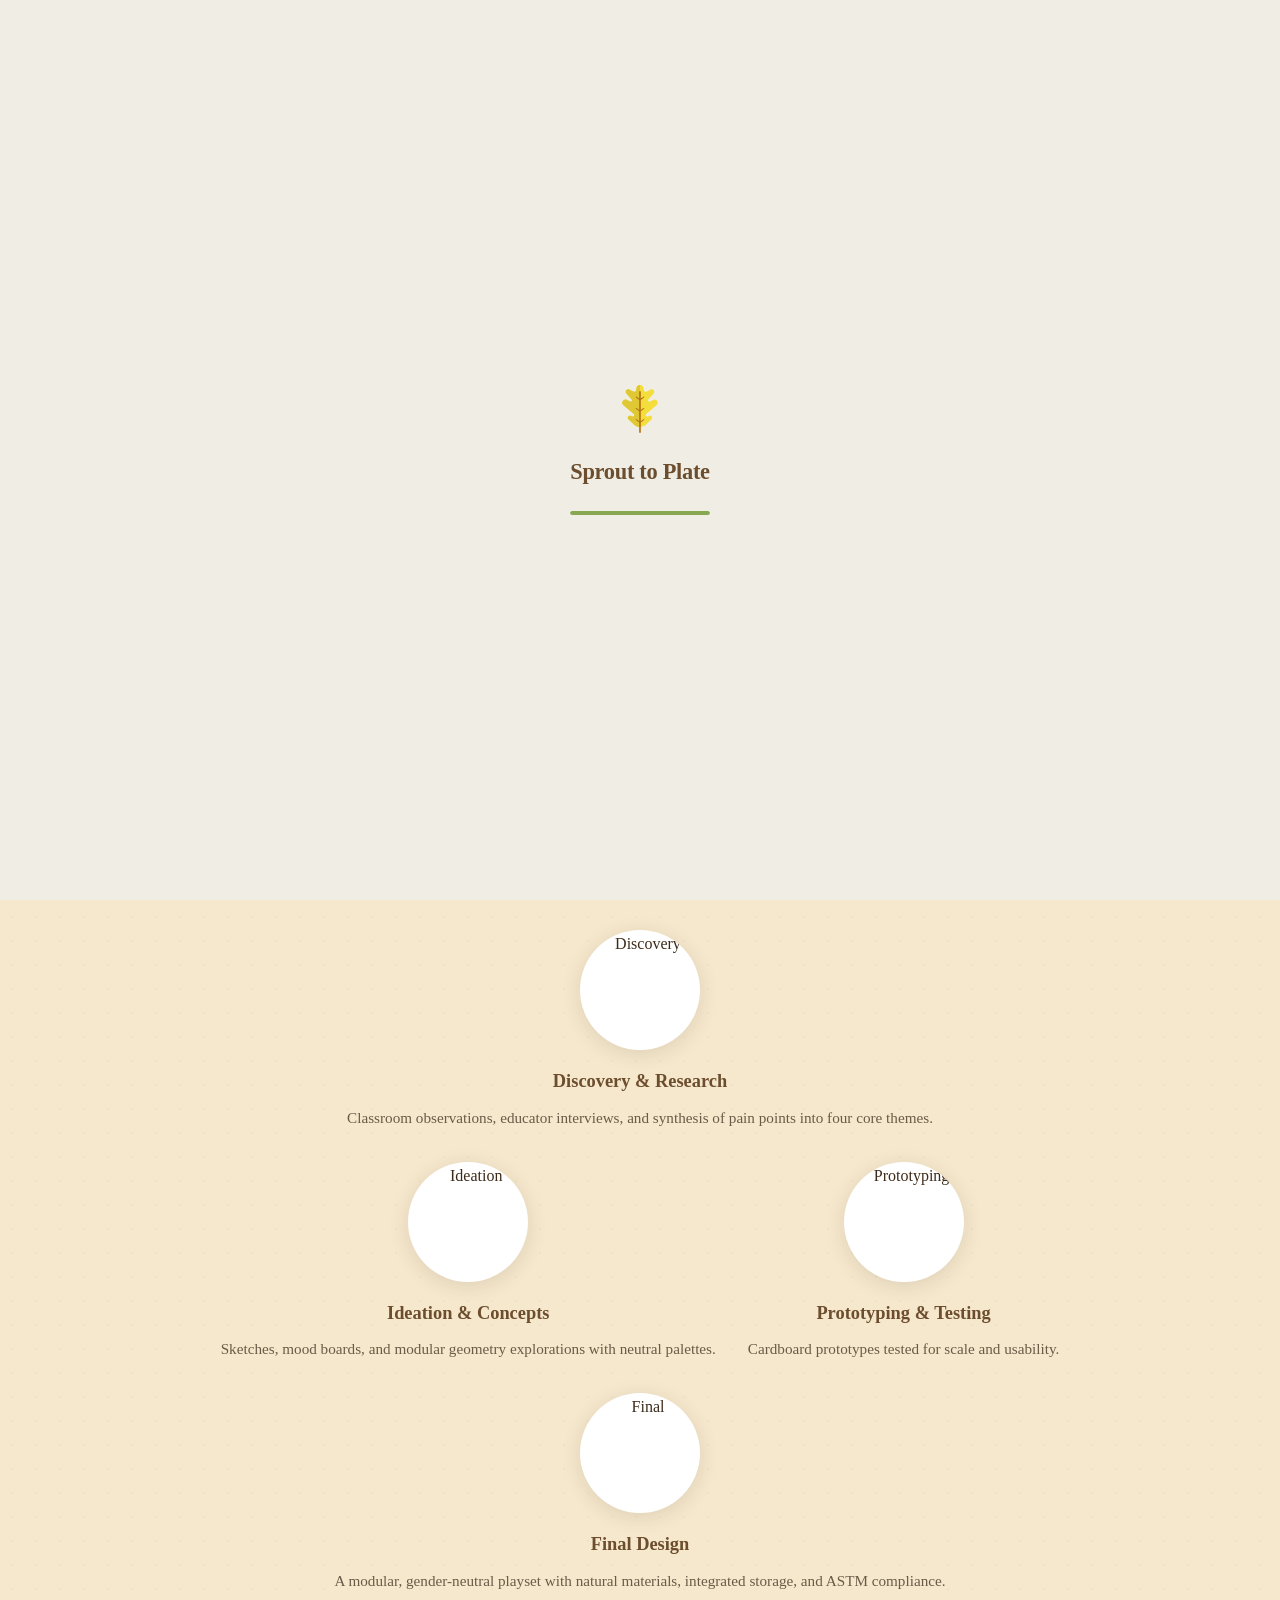
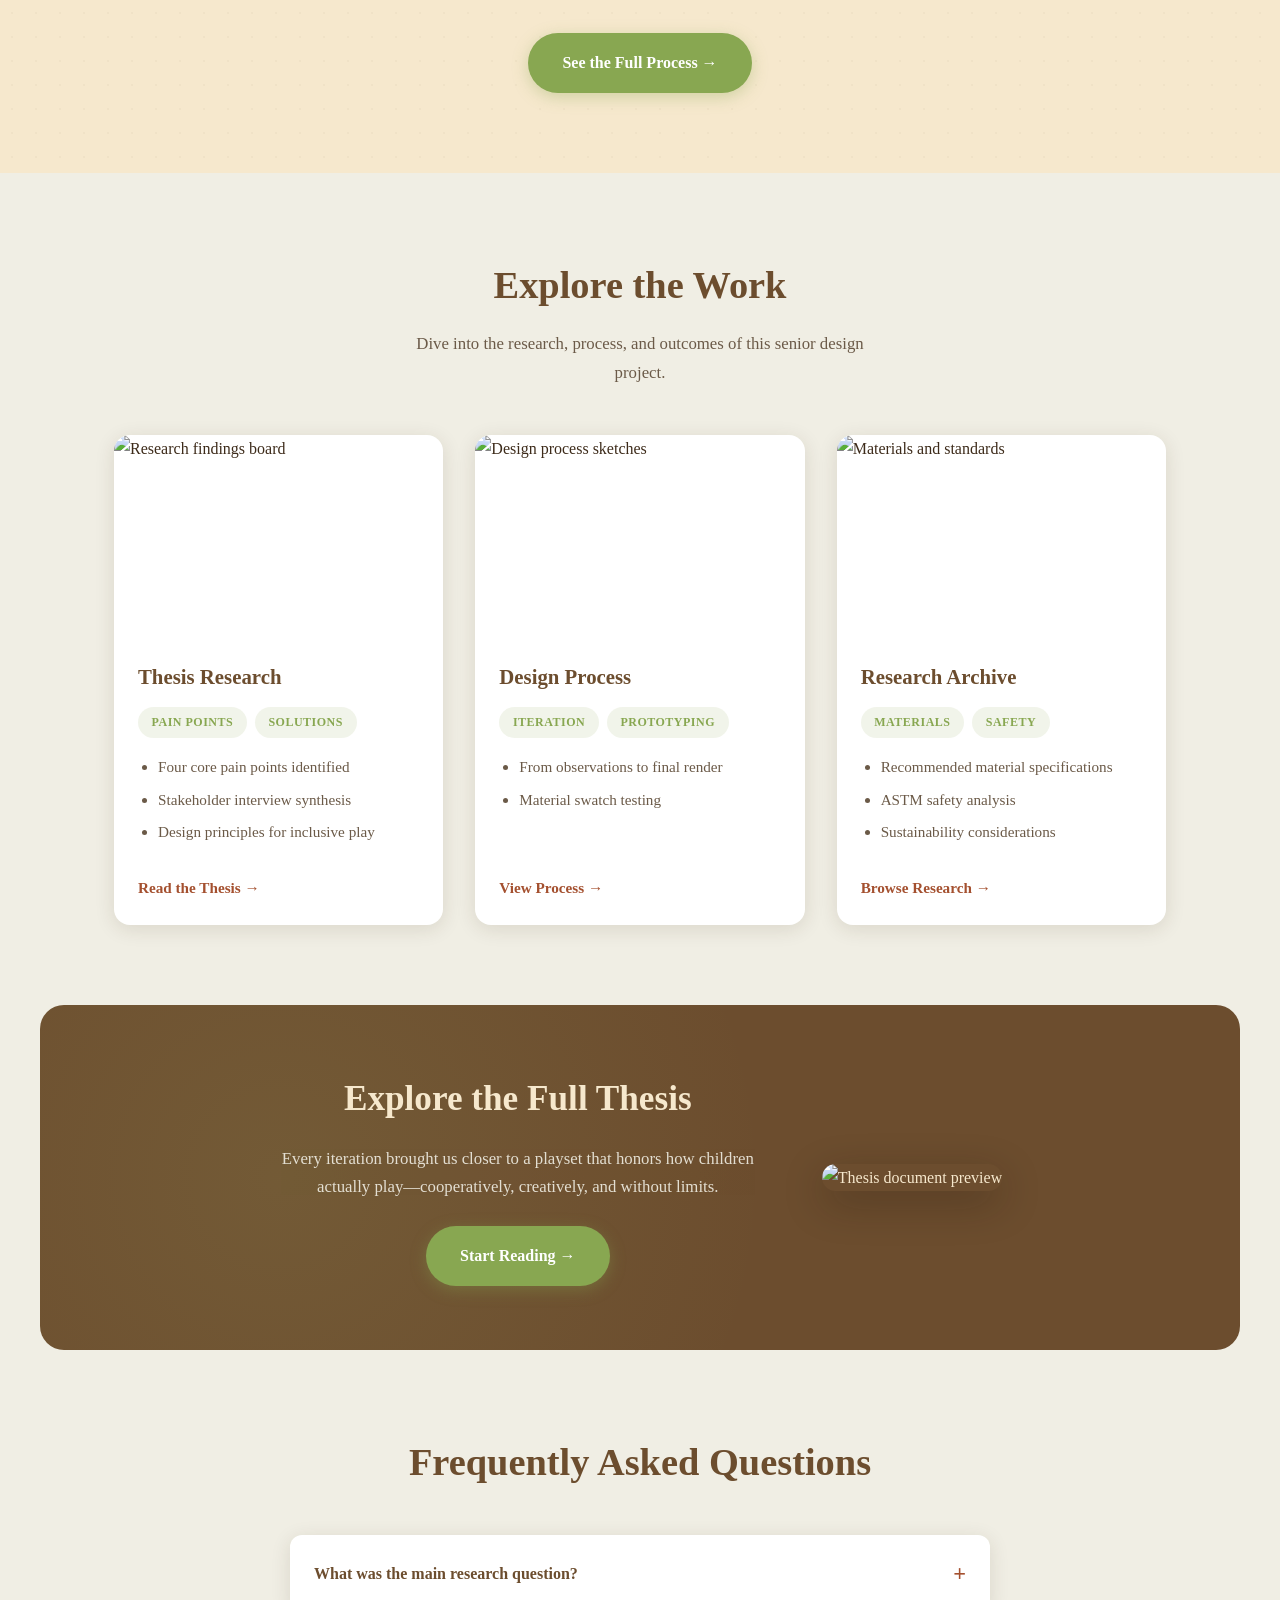
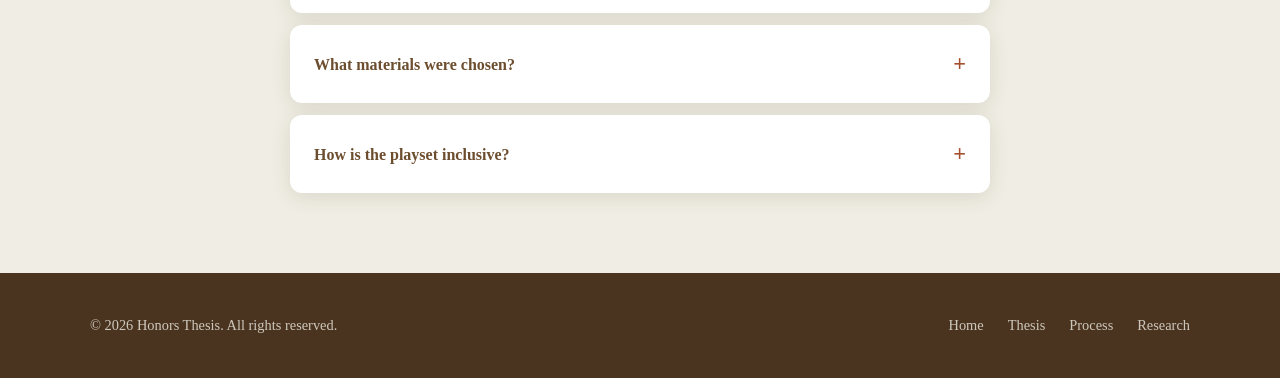
==== commit 9fc0db78: "nwechanges" ====
--- a/home.html
+++ b/home.html
@@ -66,7 +66,8 @@
           </div>
         </div>
         <div class="hero-image-wrapper">
-          <img src="https://placehold.co/600x500/f6e8cd/6c4d2e?text=Playset+Render" alt="Modular playset render in a warm classroom setting">
+          <div class="hero-image-bg"></div>
+<img src="seniorprojectpics/0073.jpg" alt="Modular playset render in a warm classroom setting">
           <div class="hero-float-icon icon-leaf">
             <img src="leafyellow.svg" alt="" width="40" height="40">
           </div>
--- a/home.css
+++ b/home.css
@@ -362,15 +362,31 @@
   position: relative;
 }
 
+.hero-image-bg {
+  position: absolute;
+  top: -8%;
+  left: -8%;
+  width: 116%;
+  height: 116%;
+  background: url("Group 15.svg") center/contain no-repeat;
+  pointer-events: none;
+  z-index: 0;
+  opacity: 0.9;
+}
+
 .hero-image-wrapper > img {
-  width: 100%;
-  border-radius: 24px;
-  box-shadow: 0 20px 60px rgba(30, 20, 10, 0.35);
+  position: relative;
+  z-index: 1;
+  width: 82%;
+  aspect-ratio: 1 / 1;
+  object-fit: cover;
+  border-radius: 50%;
+  margin: 9%;
   transition: transform 0.5s ease;
 }
 
 .hero-image-wrapper:hover > img {
-  transform: scale(1.02);
+  transform: scale(1.03);
 }
 
 .hero-float-icon {
@@ -440,9 +456,14 @@
   z-index: 1;
 }
 
+.step-connector {
+  display: none;
+}
+
 .steps-list {
-  display: grid;
-  grid-template-columns: repeat(auto-fit, minmax(220px, 1fr));
+  display: flex;
+  flex-wrap: wrap;
+  justify-content: center;
   gap: 2rem;
   margin-bottom: 2.5rem;
   list-style: none;
@@ -1055,13 +1076,6 @@
     transform: rotate(-45deg) translate(5px, -5px);
   }
 
-  .steps-list {
-    grid-template-columns: 1fr;
-    max-width: 320px;
-    margin-left: auto;
-    margin-right: auto;
-  }
-
   .featured-grid {
     grid-template-columns: 1fr;
   }
